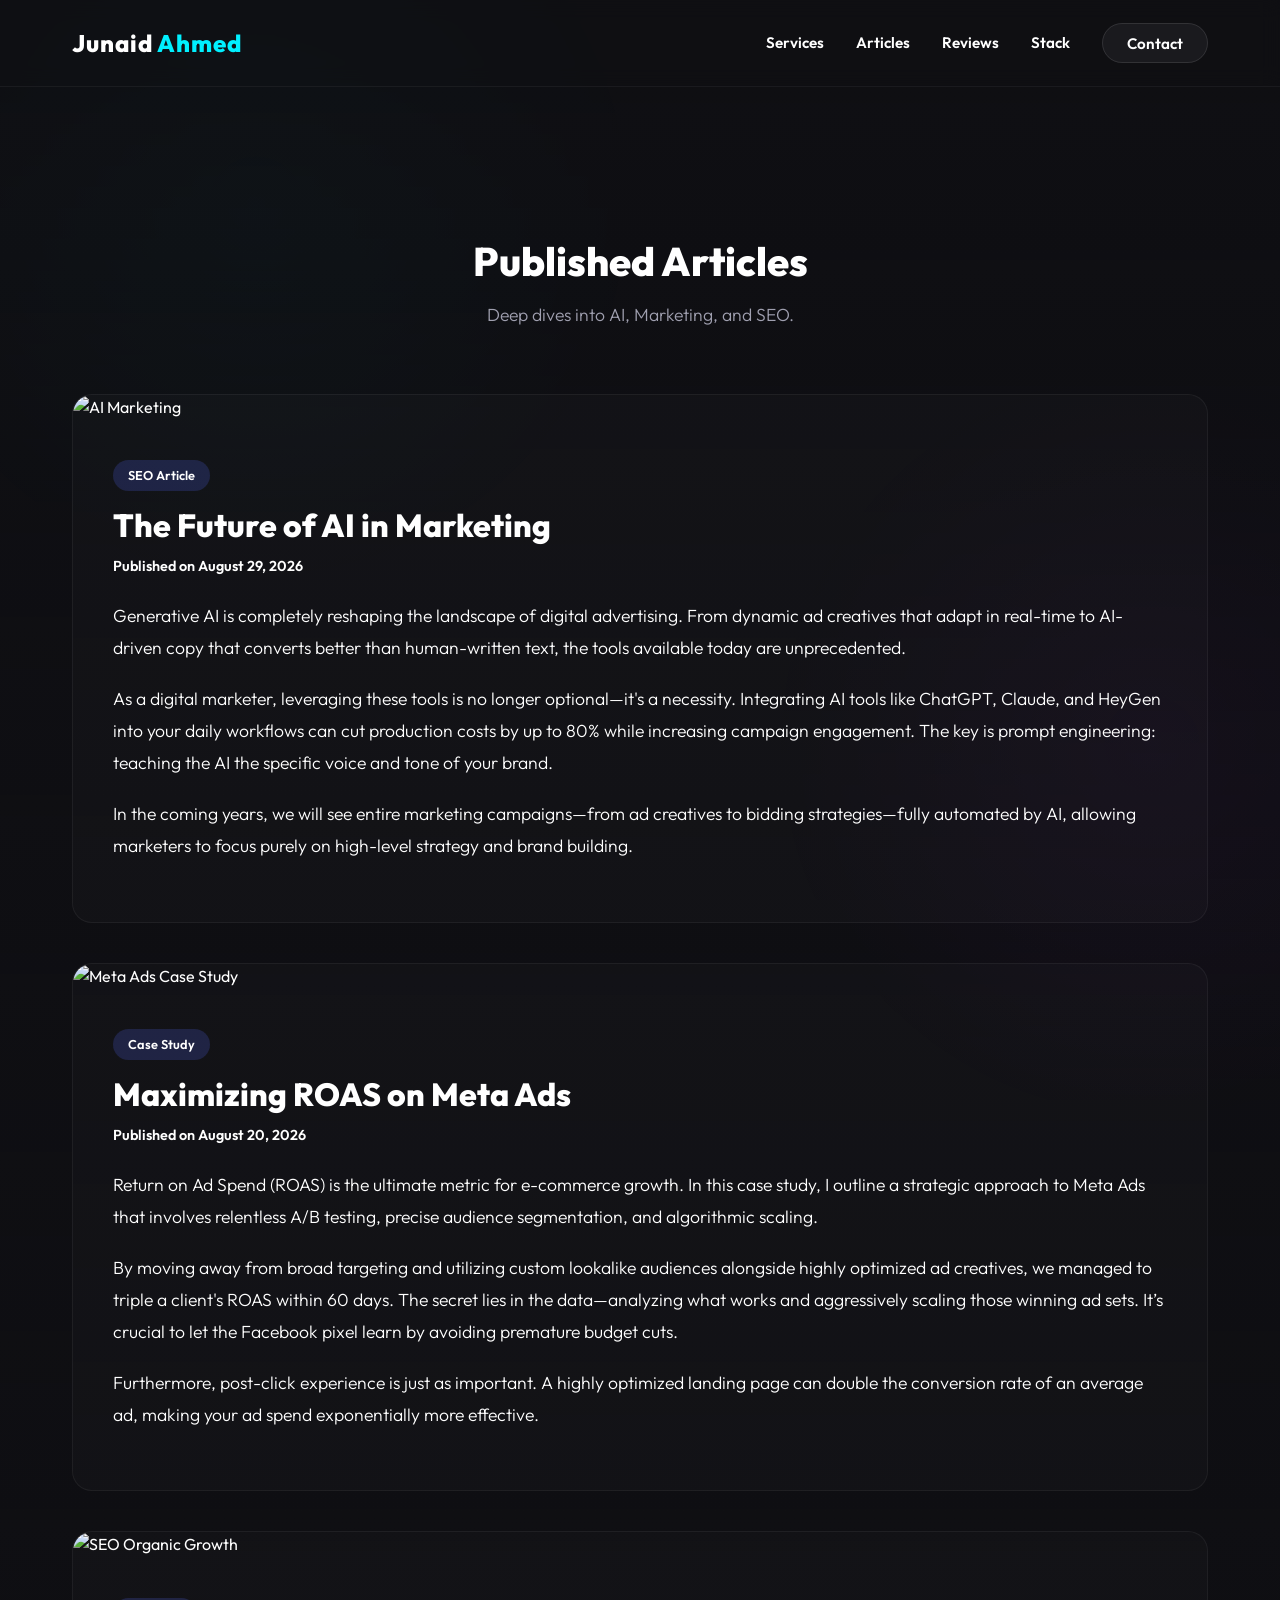
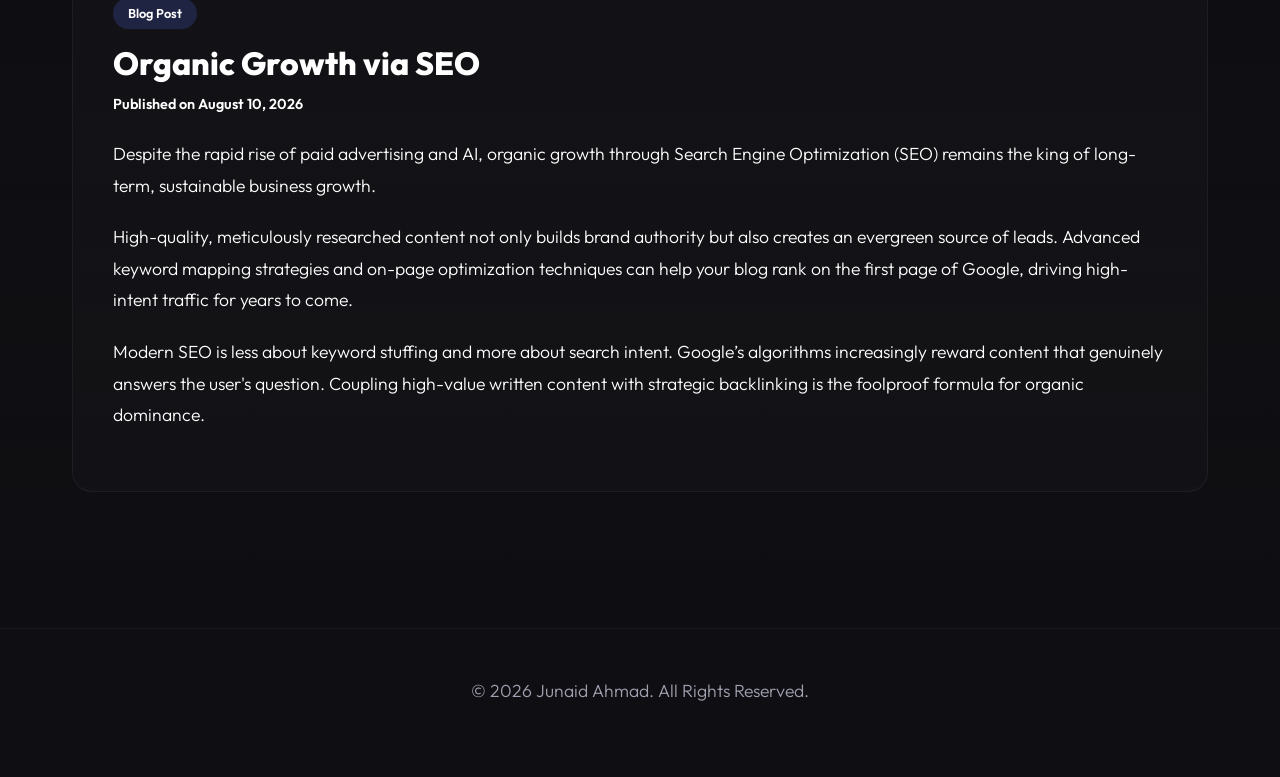
==== articles.html @ 9b7f9c0f "Update articles.html" ====
<!DOCTYPE html>
<html lang="en">
<head>
    <meta charset="UTF-8">
    <meta name="viewport" content="width=device-width, initial-scale=1.0">
    <title>Articles | Junaid Ahmad</title>
    <link href="https://fonts.googleapis.com/css2?family=Outfit:wght@300;400;600;800&display=swap" rel="stylesheet">
    <link rel="stylesheet" href="style.css">
</head>
<body>
    <div class="background-glow"></div>
    <div class="background-glow glow-2"></div>

    <nav class="navbar">
        <div class="container nav-container">
            <div class="logo"><a href="index.html" style="color: inherit; text-decoration: none;">Junaid <span>Ahmed</span></a></div>
            <ul class="nav-links">
                <li><a href="services.html">Services</a></li>
                <li><a href="articles.html" class="active">Articles</a></li>
                <li><a href="index.html#reviews">Reviews</a></li>
                <li><a href="services.html#stack">Stack</a></li>
                <li><a href="contact.html" class="btn-small">Contact</a></li>
            </ul>
        </div>
    </nav>

    <section class="blogs" style="padding-top: 150px;">
        <div class="container">
            <div class="section-header center">
                <h2>Published Articles</h2>
                <p>Deep dives into AI, Marketing, and SEO.</p>
            </div>
            
            <div class="article-full">
                <img src="assets/profile_ai_marketing_1787990616278.jpg" alt="AI Marketing" class="article-hero-img">
                <div class="article-content">
                    <span class="badge">SEO Article</span>
                    <h2>The Future of AI in Marketing</h2>
                    <p class="article-date">Published on August 29, 2026</p>
                    <p>Generative AI is completely reshaping the landscape of digital advertising. From dynamic ad creatives that adapt in real-time to AI-driven copy that converts better than human-written text, the tools available today are unprecedented.</p>
                    <p>As a digital marketer, leveraging these tools is no longer optional—it's a necessity. Integrating AI tools like ChatGPT, Claude, and HeyGen into your daily workflows can cut production costs by up to 80% while increasing campaign engagement. The key is prompt engineering: teaching the AI the specific voice and tone of your brand.</p>
                    <p>In the coming years, we will see entire marketing campaigns—from ad creatives to bidding strategies—fully automated by AI, allowing marketers to focus purely on high-level strategy and brand building.</p>
                </div>
            </div>

            <div class="article-full">
                <img src="assets/profile_studio_1787990675587.jpg" alt="Meta Ads Case Study" class="article-hero-img">
                <div class="article-content">
                    <span class="badge">Case Study</span>
                    <h2>Maximizing ROAS on Meta Ads</h2>
                    <p class="article-date">Published on August 20, 2026</p>
                    <p>Return on Ad Spend (ROAS) is the ultimate metric for e-commerce growth. In this case study, I outline a strategic approach to Meta Ads that involves relentless A/B testing, precise audience segmentation, and algorithmic scaling.</p>
                    <p>By moving away from broad targeting and utilizing custom lookalike audiences alongside highly optimized ad creatives, we managed to triple a client's ROAS within 60 days. The secret lies in the data—analyzing what works and aggressively scaling those winning ad sets. It’s crucial to let the Facebook pixel learn by avoiding premature budget cuts.</p>
                    <p>Furthermore, post-click experience is just as important. A highly optimized landing page can double the conversion rate of an average ad, making your ad spend exponentially more effective.</p>
                </div>
            </div>

            <div class="article-full">
                <img src="assets/profile_creative_1787990633655.jpg" alt="SEO Organic Growth" class="article-hero-img">
                <div class="article-content">
                    <span class="badge">Blog Post</span>
                    <h2>Organic Growth via SEO</h2>
                    <p class="article-date">Published on August 10, 2026</p>
                    <p>Despite the rapid rise of paid advertising and AI, organic growth through Search Engine Optimization (SEO) remains the king of long-term, sustainable business growth.</p>
                    <p>High-quality, meticulously researched content not only builds brand authority but also creates an evergreen source of leads. Advanced keyword mapping strategies and on-page optimization techniques can help your blog rank on the first page of Google, driving high-intent traffic for years to come.</p>
                    <p>Modern SEO is less about keyword stuffing and more about search intent. Google’s algorithms increasingly reward content that genuinely answers the user's question. Coupling high-value written content with strategic backlinking is the foolproof formula for organic dominance.</p>
                </div>
            </div>

        </div>
    </section>

    <footer>
        <div class="container center">
            <p>&copy; 2026 Junaid Ahmad. All Rights Reserved.</p>
        </div>
    </footer>
    <script src="script.js"></script>
</body>
</html>
---- style.css ----
:root {
    --bg-color: #0f0f13;
    --card-bg: #1a1a24;
    --text-primary: #ffffff;
    --text-secondary: #a0a0b0;
    --accent-blue: #00f0ff;
    --accent-purple: #b026ff;
    --font-main: 'Outfit', sans-serif;
}

* {
    margin: 0;
    padding: 0;
    box-sizing: border-box;
}

body {
    background-color: var(--bg-color);
    color: var(--text-primary);
    font-family: var(--font-main);
    line-height: 1.6;
    overflow-x: hidden;
    scroll-behavior: smooth;
}

a {
    text-decoration: none;
    color: inherit;
}

ul {
    list-style: none;
}

/* Background Glows */
.background-glow {
    position: fixed;
    top: -20%;
    left: -10%;
    width: 60vw;
    height: 60vw;
    background: radial-gradient(circle, rgba(0, 240, 255, 0.08) 0%, rgba(15, 15, 19, 0) 70%);
    border-radius: 50%;
    z-index: -1;
    pointer-events: none;
}

.background-glow.glow-2 {
    top: 40%;
    left: 60%;
    background: radial-gradient(circle, rgba(176, 38, 255, 0.08) 0%, rgba(15, 15, 19, 0) 70%);
}

.container {
    max-width: 1200px;
    margin: 0 auto;
    padding: 0 2rem;
}

.center {
    text-align: center;
}

/* Typography */
h1, h2, h3, h4 {
    font-weight: 800;
    line-height: 1.2;
    margin-bottom: 1rem;
}

h1 {
    font-size: 3.5rem;
}

h2 {
    font-size: 2.5rem;
}

h3 {
    font-size: 1.5rem;
    margin-bottom: 1rem;
}

p {
    color: var(--text-secondary);
    margin-bottom: 1.5rem;
    font-size: 1.1rem;
    font-weight: 300;
}

.text-gradient {
    background: linear-gradient(90deg, var(--accent-blue), #009dff);
    -webkit-background-clip: text;
    -webkit-text-fill-color: transparent;
}

.text-gradient-alt {
    background: linear-gradient(90deg, var(--accent-purple), #ff26b9);
    -webkit-background-clip: text;
    -webkit-text-fill-color: transparent;
}

/* Navbar */
.navbar {
    padding: 1.5rem 0;
    position: sticky;
    top: 0;
    background: rgba(15, 15, 19, 0.8);
    backdrop-filter: blur(10px);
    z-index: 1000;
    border-bottom: 1px solid rgba(255, 255, 255, 0.05);
}

.nav-container {
    display: flex;
    justify-content: space-between;
    align-items: center;
}

.logo {
    font-size: 1.5rem;
    font-weight: 800;
    letter-spacing: 1px;
}

.logo span {
    color: var(--accent-blue);
}

.nav-links {
    display: flex;
    gap: 2rem;
    align-items: center;
}

.nav-links a {
    font-size: 0.95rem;
    font-weight: 600;
    transition: color 0.3s ease;
}

.nav-links a:hover {
    color: var(--accent-blue);
}

/* Buttons */
.btn {
    display: inline-block;
    padding: 1rem 2rem;
    border-radius: 50px;
    font-weight: 600;
    font-size: 1.1rem;
    cursor: pointer;
    transition: all 0.3s ease;
    border: none;
}

.btn-small {
    padding: 0.6rem 1.5rem;
    background: rgba(255,255,255,0.05);
    border-radius: 50px;
    border: 1px solid rgba(255,255,255,0.1);
}

.btn-small:hover {
    background: var(--accent-blue);
    color: #000;
}

.btn-primary {
    background: var(--accent-blue);
    color: #000;
    box-shadow: 0 0 20px rgba(0, 240, 255, 0.4);
}

.btn-primary:hover {
    transform: translateY(-3px);
    box-shadow: 0 0 30px rgba(0, 240, 255, 0.6);
}

.btn-secondary {
    background: transparent;
    color: var(--text-primary);
    border: 1px solid rgba(255,255,255,0.2);
}

.btn-secondary:hover {
    border-color: var(--accent-purple);
    color: var(--accent-purple);
    transform: translateY(-3px);
}

.btn-outline {
    background: transparent;
    color: var(--accent-blue);
    border: 1px solid var(--accent-blue);
    padding: 0.8rem 1.8rem;
    border-radius: 50px;
}

.btn-outline:hover {
    background: var(--accent-blue);
    color: #000;
}

/* Hero Section */
.hero {
    padding: 8rem 0;
    min-height: 80vh;
    display: flex;
    align-items: center;
}

.hero-container {
    display: grid;
    grid-template-columns: 1.2fr 0.8fr;
    gap: 4rem;
    align-items: center;
}

.hero-buttons {
    display: flex;
    gap: 1rem;
    margin-top: 2.5rem;
}

.hero-image {
    display: flex;
    justify-content: center;
}

.image-placeholder {
    width: 350px;
    height: 450px;
    background: linear-gradient(145deg, #1a1a24, #232330);
    border-radius: 20px;
    display: flex;
    align-items: center;
    justify-content: center;
    color: var(--text-secondary);
    border: 1px solid rgba(0, 240, 255, 0.2);
    box-shadow: 0 20px 40px rgba(0,0,0,0.5);
    position: relative;
    overflow: hidden;
}

.profile-img {
    width: 100%;
    height: 100%;
    object-fit: cover;
    z-index: 1;
}

.image-placeholder::after {
    content: '';
    position: absolute;
    top: -50%;
    left: -50%;
    width: 200%;
    height: 200%;
    background: conic-gradient(from 0deg, transparent 0 340deg, var(--accent-blue) 360deg);
    animation: rotate 4s linear infinite;
    z-index: 0;
}

@keyframes rotate {
    100% { transform: rotate(360deg); }
}

/* Services */
.services {
    padding: 6rem 0;
}

.section-header {
    margin-bottom: 4rem;
}

.services-grid {
    display: grid;
    grid-template-columns: 1fr 1fr;
    gap: 2rem;
}

.service-card {
    background: var(--card-bg);
    padding: 3rem;
    border-radius: 20px;
    border: 1px solid rgba(255,255,255,0.05);
    transition: transform 0.3s ease, border-color 0.3s ease;
}

.service-card:hover {
    transform: translateY(-10px);
    border-color: rgba(255,255,255,0.2);
}

.card-icon {
    font-size: 3rem;
    margin-bottom: 1.5rem;
    display: inline-block;
    padding: 1rem;
    border-radius: 15px;
    background: rgba(255,255,255,0.03);
}

.feature-list {
    margin-top: 1.5rem;
}

.feature-list li {
    margin-bottom: 0.8rem;
    color: var(--text-primary);
    display: flex;
    align-items: center;
    gap: 0.5rem;
}

.feature-list li::before {
    content: '→';
    color: var(--accent-blue);
}

/* Tech Stack */
.tech-stack {
    padding: 4rem 0;
    background: linear-gradient(180deg, transparent, rgba(15,15,19,0.8));
    border-top: 1px solid rgba(255,255,255,0.02);
    border-bottom: 1px solid rgba(255,255,255,0.02);
}

.marquee-container {
    width: 100%;
    overflow: hidden;
    padding: 2rem 0;
    position: relative;
}

.marquee-container::before, .marquee-container::after {
    content: '';
    position: absolute;
    top: 0;
    width: 100px;
    height: 100%;
    z-index: 2;
}

.marquee-container::before {
    left: 0;
    background: linear-gradient(to right, var(--bg-color), transparent);
}

.marquee-container::after {
    right: 0;
    background: linear-gradient(to left, var(--bg-color), transparent);
}

.marquee-content {
    display: flex;
    width: max-content;
    animation: scroll 30s linear infinite;
    gap: 3rem;
}

.tech-item {
    font-size: 1.5rem;
    font-weight: 800;
    color: rgba(255,255,255,0.3);
    transition: color 0.3s ease;
}

.tech-item:hover {
    color: var(--accent-purple);
}

@keyframes scroll {
    to { transform: translateX(-50%); }
}

/* About Section */
.about {
    padding: 8rem 0;
}

.about-container {
    display: grid;
    grid-template-columns: 0.8fr 1.2fr;
    gap: 4rem;
    align-items: center;
}

.dashboard-placeholder {
    background: var(--card-bg);
    border-radius: 15px;
    padding: 2rem;
    border: 1px solid rgba(255,255,255,0.05);
    box-shadow: 0 10px 30px rgba(0,0,0,0.3);
}

.dash-header {
    font-weight: 600;
    margin-bottom: 2rem;
    color: var(--accent-blue);
}

.dash-bars {
    display: flex;
    align-items: flex-end;
    gap: 1rem;
    height: 150px;
}

.bar {
    flex: 1;
    background: linear-gradient(0deg, rgba(0,240,255,0.2), var(--accent-blue));
    border-radius: 5px 5px 0 0;
    transition: height 1s ease;
}

.bar:nth-child(2) { background: linear-gradient(0deg, rgba(176,38,255,0.2), var(--accent-purple)); }
.bar:nth-child(4) { background: linear-gradient(0deg, rgba(176,38,255,0.2), var(--accent-purple)); }

/* Contact Section */
.contact {
    padding: 6rem 0;
}

.contact-container {
    display: grid;
    grid-template-columns: 1fr 1fr;
    gap: 4rem;
}

.info-blocks {
    margin-top: 3rem;
    display: flex;
    flex-direction: column;
    gap: 2rem;
}

.info-block {
    display: flex;
    gap: 1rem;
    align-items: center;
}

.info-icon {
    font-size: 2rem;
    background: rgba(255,255,255,0.05);
    padding: 1rem;
    border-radius: 12px;
}

.contact-form {
    background: var(--card-bg);
    padding: 3rem;
    border-radius: 20px;
    border: 1px solid rgba(255,255,255,0.05);
}

.form-group {
    margin-bottom: 1.5rem;
}

label {
    display: block;
    margin-bottom: 0.5rem;
    font-size: 0.9rem;
    color: var(--text-secondary);
}

input, select, textarea {
    width: 100%;
    padding: 1rem;
    background: rgba(0,0,0,0.2);
    border: 1px solid rgba(255,255,255,0.1);
    border-radius: 10px;
    color: var(--text-primary);
    font-family: inherit;
    transition: border-color 0.3s ease;
}

input:focus, select:focus, textarea:focus {
    outline: none;
    border-color: var(--accent-blue);
}

.form-btn {
    width: 100%;
    margin-top: 1rem;
}

/* Blogs Section */
.blogs {
    padding: 6rem 0;
    background: linear-gradient(180deg, rgba(15,15,19,0.8), transparent);
}

.blogs-grid {
    display: grid;
    grid-template-columns: repeat(auto-fit, minmax(300px, 1fr));
    gap: 2rem;
}

.blog-card {
    background: var(--card-bg);
    border-radius: 20px;
    overflow: hidden;
    border: 1px solid rgba(255,255,255,0.05);
    transition: transform 0.3s ease;
}

.blog-card:hover {
    transform: translateY(-10px);
    border-color: var(--accent-blue);
}

.blog-img {
    height: 200px;
    background: linear-gradient(145deg, #232330, #1a1a24);
    display: flex;
    align-items: center;
    justify-content: center;
    color: var(--text-secondary);
    font-weight: 600;
    letter-spacing: 2px;
    border-bottom: 1px solid rgba(255,255,255,0.05);
}

.blog-content {
    padding: 2rem;
}

.read-more {
    color: var(--accent-blue);
    font-weight: 600;
    display: inline-block;
    margin-top: 1rem;
    transition: color 0.3s;
}

.read-more:hover {
    color: var(--accent-purple);
}

/* Reviews Section */
.reviews {
    padding: 6rem 0;
}

.reviews-grid {
    display: grid;
    grid-template-columns: repeat(auto-fit, minmax(300px, 1fr));
    gap: 2rem;
}

.review-card {
    background: var(--card-bg);
    padding: 2.5rem;
    border-radius: 20px;
    border: 1px solid rgba(176, 38, 255, 0.2);
    position: relative;
}

.review-card::before {
    content: '"';
    font-size: 6rem;
    color: rgba(176, 38, 255, 0.1);
    position: absolute;
    top: -10px;
    left: 20px;
    font-family: serif;
}

.stars {
    color: #ffd700;
    font-size: 1.2rem;
    margin-bottom: 1rem;
}

.review-text {
    font-style: italic;
    margin-bottom: 1.5rem;
}

.reviewer {
    font-weight: 600;
    color: var(--accent-blue);
}

/* Footer */
footer {
    padding: 3rem 0;
    border-top: 1px solid rgba(255,255,255,0.05);
}

/* Responsive Design */
@media (max-width: 992px) {
    .hero-container, .about-container, .contact-container {
        grid-template-columns: 1fr;
        text-align: center;
    }
    
    .hero-buttons {
        justify-content: center;
    }

    .hero-image, .about-image {
        order: -1;
    }

    .services-grid {
        grid-template-columns: 1fr;
    }

    .info-blocks {
        align-items: center;
    }
}

@media (max-width: 768px) {
    h1 { font-size: 2.5rem; }
    h2 { font-size: 2rem; }
    .nav-links { display: none; }
}

/* Modal Styles */
.modal {
    display: none; 
    position: fixed; 
    z-index: 2000; 
    left: 0;
    top: 0;
    width: 100%; 
    height: 100%; 
    overflow: auto; 
    background-color: rgba(15,15,19,0.9);
    backdrop-filter: blur(5px);
}

.modal-content {
    background-color: var(--card-bg);
    margin: 10% auto; 
    padding: 3rem;
    border: 1px solid var(--accent-blue);
    border-radius: 20px;
    width: 80%;
    max-width: 800px;
    position: relative;
    box-shadow: 0 10px 40px rgba(0,240,255,0.2);
    animation: modalFadeIn 0.3s ease;
}

@keyframes modalFadeIn {
    from { opacity: 0; transform: translateY(-50px); }
    to { opacity: 1; transform: translateY(0); }
}

.close-btn {
    color: var(--text-secondary);
    float: right;
    font-size: 28px;
    font-weight: bold;
    cursor: pointer;
    position: absolute;
    top: 20px;
    right: 30px;
    transition: color 0.3s;
}

.close-btn:hover,
.close-btn:focus {
    color: var(--accent-purple);
    text-decoration: none;
}

.modal h2 {
    color: var(--accent-blue);
    margin-bottom: 1.5rem;
}

/* WhatsApp Floating Button */
.whatsapp-btn {
    position: fixed;
    bottom: 30px;
    right: 30px;
    background-color: #25d366;
    color: white;
    border-radius: 50%;
    width: 60px;
    height: 60px;
    display: flex;
    justify-content: center;
    align-items: center;
    box-shadow: 0 4px 15px rgba(37, 211, 102, 0.4);
    z-index: 1500;
    transition: transform 0.3s ease, box-shadow 0.3s ease;
}

.whatsapp-btn:hover {
    transform: scale(1.1);
    box-shadow: 0 6px 20px rgba(37, 211, 102, 0.6);
}


.article-full {
    background: rgba(255, 255, 255, 0.02);
    border: 1px solid rgba(255, 255, 255, 0.05);
    border-radius: 20px;
    margin-bottom: 40px;
    overflow: hidden;
    transition: transform 0.3s;
}
.article-full:hover {
    transform: translateY(-5px);
    border-color: var(--primary);
}
.article-hero-img {
    width: 100%;
    height: 400px;
    object-fit: cover;
    object-position: top;
}
.article-content {
    padding: 40px;
}
.article-content h2 {
    font-size: 2rem;
    margin-bottom: 10px;
}
.article-content p {
    color: var(--text-light);
    margin-bottom: 20px;
    line-height: 1.8;
}
.article-date {
    color: var(--primary) !important;
    font-weight: 600;
    font-size: 0.9rem;
}
.badge {
    background: rgba(85, 107, 248, 0.2);
    color: var(--primary);
    padding: 5px 15px;
    border-radius: 50px;
    font-size: 0.8rem;
    font-weight: 600;
    display: inline-block;
    margin-bottom: 15px;
}
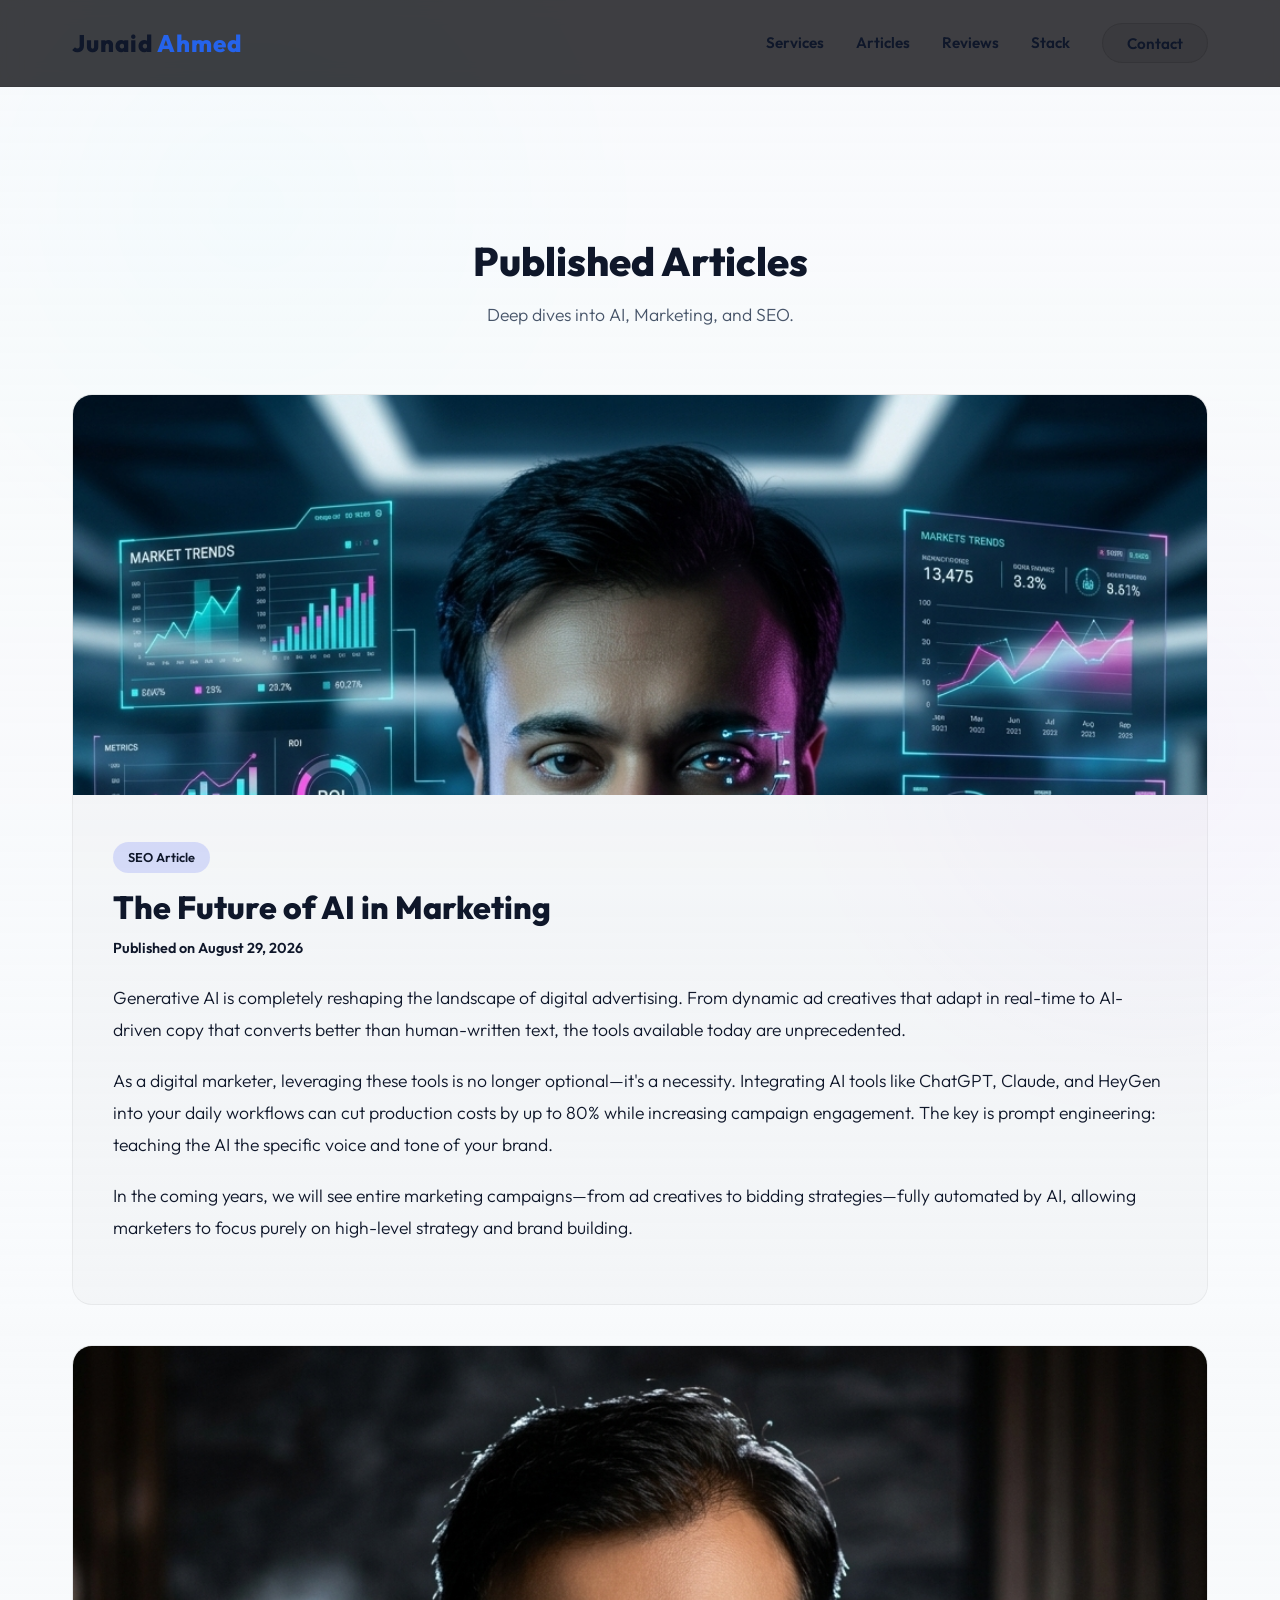
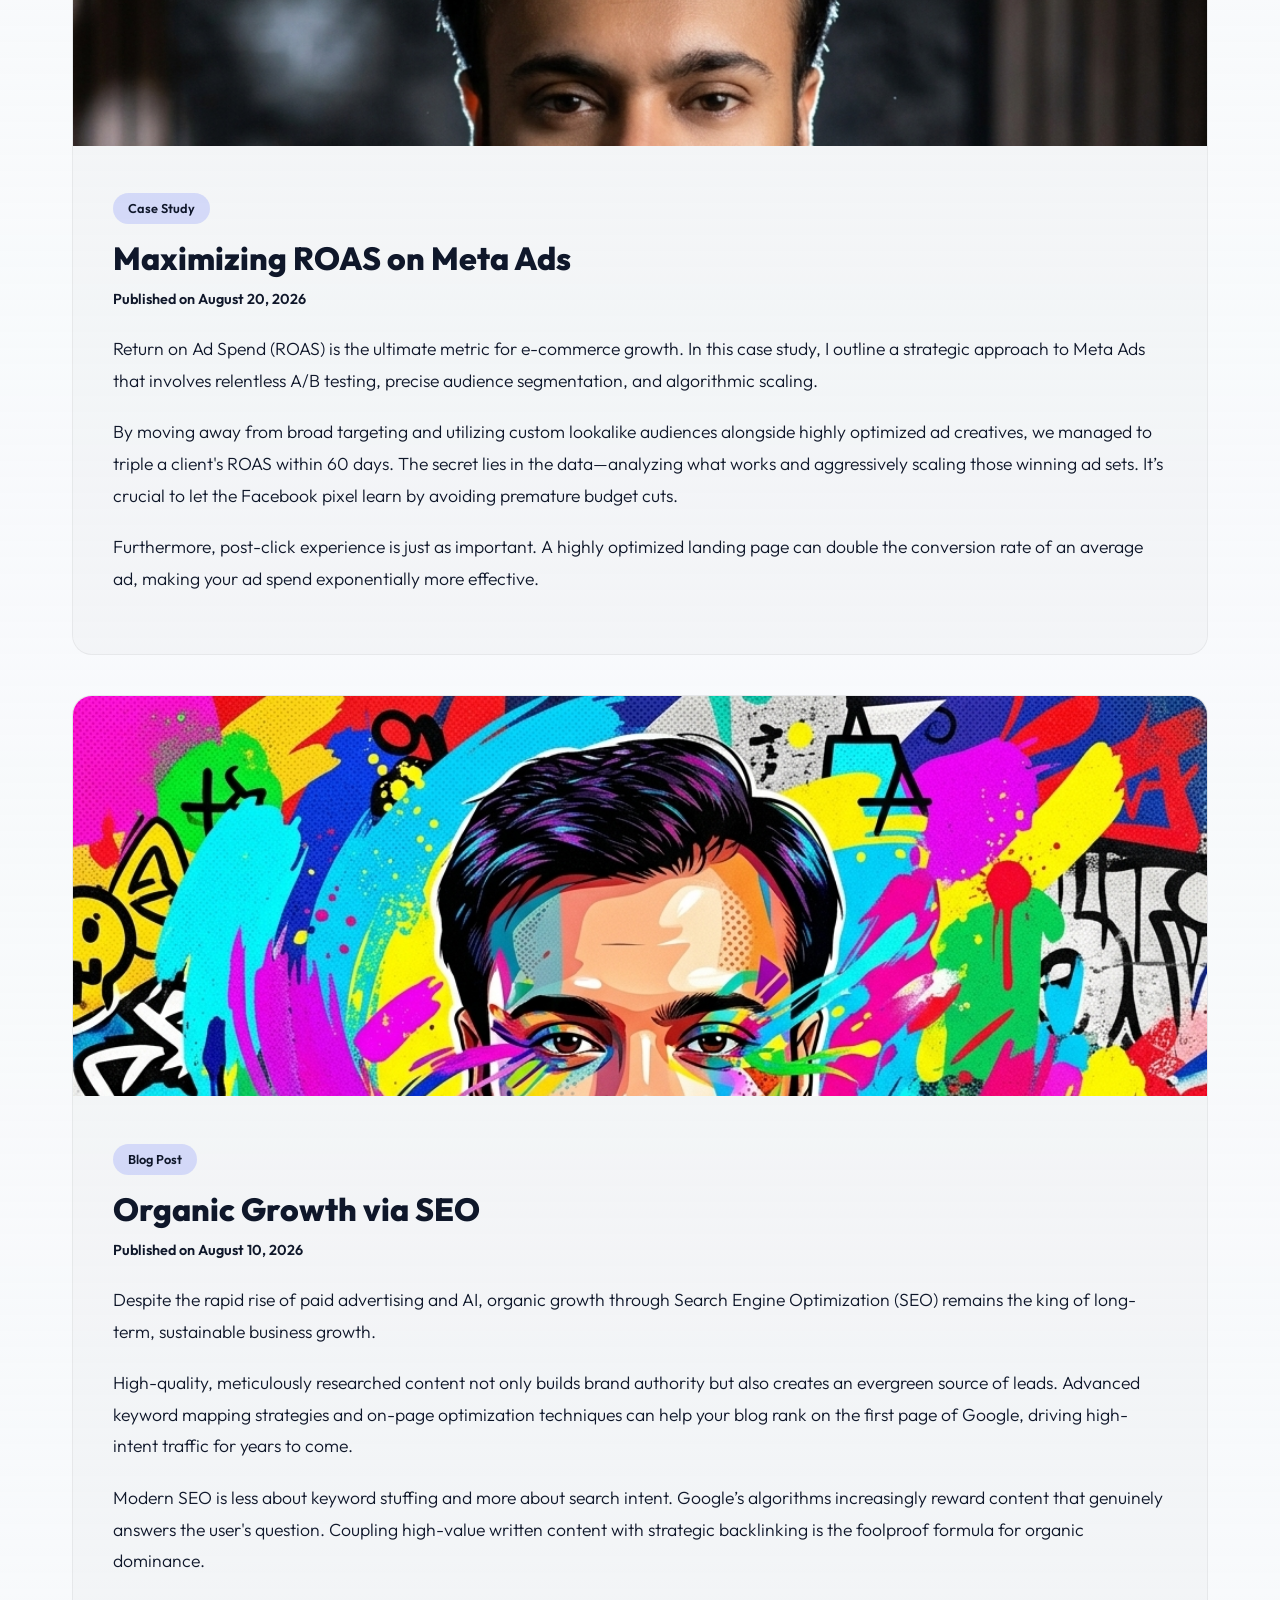
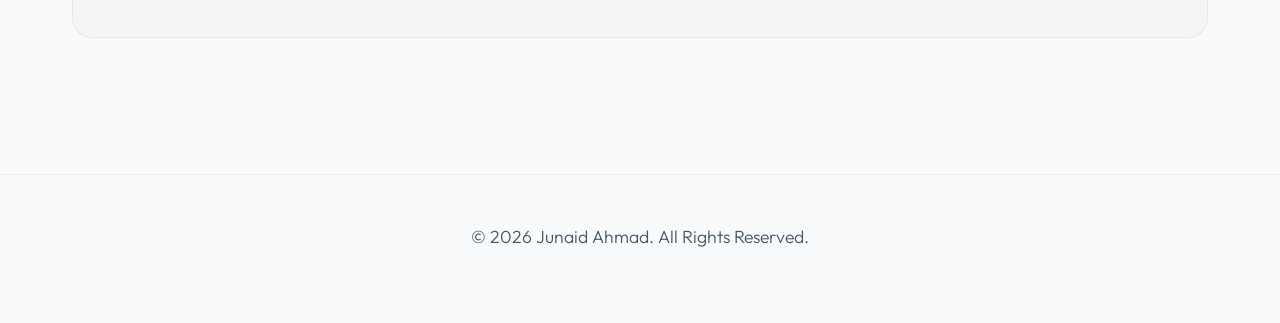
==== commit 6a81012d: "Update articles.html" ====
--- a/articles.html
+++ b/articles.html
@@ -5,7 +5,7 @@
     <meta name="viewport" content="width=device-width, initial-scale=1.0">
     <title>Articles | Junaid Ahmad</title>
     <link href="https://fonts.googleapis.com/css2?family=Outfit:wght@300;400;600;800&display=swap" rel="stylesheet">
-    <link rel="stylesheet" href="style.css">
+    <link rel="stylesheet" href="style.css?v=2">
 </head>
 <body>
     <div class="background-glow"></div>
--- a/style.css
+++ b/style.css
@@ -1,10 +1,10 @@
 :root {
-    --bg-color: #0f0f13;
-    --card-bg: #1a1a24;
-    --text-primary: #ffffff;
-    --text-secondary: #a0a0b0;
-    --accent-blue: #00f0ff;
-    --accent-purple: #b026ff;
+    --bg-color: #f8fafc;
+    --card-bg: #ffffff;
+    --text-primary: #0f172a;
+    --text-secondary: #475569;
+    --accent-blue: #2563eb;
+    --accent-purple: #9333ea;
     --font-main: 'Outfit', sans-serif;
 }
 
@@ -39,7 +39,7 @@
     left: -10%;
     width: 60vw;
     height: 60vw;
-    background: radial-gradient(circle, rgba(0, 240, 255, 0.08) 0%, rgba(15, 15, 19, 0) 70%);
+    background: radial-gradient(circle, rgba(0, 240, 255, 0.08) 0%, rgba(248, 250, 252, 0) 70%);
     border-radius: 50%;
     z-index: -1;
     pointer-events: none;
@@ -48,7 +48,7 @@
 .background-glow.glow-2 {
     top: 40%;
     left: 60%;
-    background: radial-gradient(circle, rgba(176, 38, 255, 0.08) 0%, rgba(15, 15, 19, 0) 70%);
+    background: radial-gradient(circle, rgba(176, 38, 255, 0.08) 0%, rgba(248, 250, 252, 0) 70%);
 }
 
 .container {
@@ -89,13 +89,13 @@
 }
 
 .text-gradient {
-    background: linear-gradient(90deg, var(--accent-blue), #009dff);
+    background: linear-gradient(90deg, var(--accent-blue), #1d4ed8);
     -webkit-background-clip: text;
     -webkit-text-fill-color: transparent;
 }
 
 .text-gradient-alt {
-    background: linear-gradient(90deg, var(--accent-purple), #ff26b9);
+    background: linear-gradient(90deg, var(--accent-purple), #c026d3);
     -webkit-background-clip: text;
     -webkit-text-fill-color: transparent;
 }
@@ -105,10 +105,10 @@
     padding: 1.5rem 0;
     position: sticky;
     top: 0;
-    background: rgba(15, 15, 19, 0.8);
+    background: rgba(248, 250, 252, 0.8);
     backdrop-filter: blur(10px);
     z-index: 1000;
-    border-bottom: 1px solid rgba(255, 255, 255, 0.05);
+    border-bottom: 1px solid rgba(0, 0, 0, 0.05);
 }
 
 .nav-container {
@@ -157,19 +157,19 @@
 
 .btn-small {
     padding: 0.6rem 1.5rem;
-    background: rgba(255,255,255,0.05);
+    background: rgba(0, 0, 0, 0.05);
     border-radius: 50px;
-    border: 1px solid rgba(255,255,255,0.1);
+    border: 1px solid rgba(0, 0, 0, 0.1);
 }
 
 .btn-small:hover {
     background: var(--accent-blue);
-    color: #000;
+    color: #ffffff;
 }
 
 .btn-primary {
     background: var(--accent-blue);
-    color: #000;
+    color: #ffffff;
     box-shadow: 0 0 20px rgba(0, 240, 255, 0.4);
 }
 
@@ -181,7 +181,7 @@
 .btn-secondary {
     background: transparent;
     color: var(--text-primary);
-    border: 1px solid rgba(255,255,255,0.2);
+    border: 1px solid rgba(0, 0, 0, 0.2);
 }
 
 .btn-secondary:hover {
@@ -200,7 +200,7 @@
 
 .btn-outline:hover {
     background: var(--accent-blue);
-    color: #000;
+    color: #ffffff;
 }
 
 /* Hero Section */
@@ -232,7 +232,7 @@
 .image-placeholder {
     width: 350px;
     height: 450px;
-    background: linear-gradient(145deg, #1a1a24, #232330);
+    background: linear-gradient(145deg, #ffffff, #f1f5f9);
     border-radius: 20px;
     display: flex;
     align-items: center;
@@ -286,13 +286,13 @@
     background: var(--card-bg);
     padding: 3rem;
     border-radius: 20px;
-    border: 1px solid rgba(255,255,255,0.05);
+    border: 1px solid rgba(0, 0, 0, 0.05);
     transition: transform 0.3s ease, border-color 0.3s ease;
 }
 
 .service-card:hover {
     transform: translateY(-10px);
-    border-color: rgba(255,255,255,0.2);
+    border-color: rgba(0, 0, 0, 0.2);
 }
 
 .card-icon {
@@ -301,7 +301,7 @@
     display: inline-block;
     padding: 1rem;
     border-radius: 15px;
-    background: rgba(255,255,255,0.03);
+    background: rgba(0, 0, 0, 0.03);
 }
 
 .feature-list {
@@ -324,9 +324,9 @@
 /* Tech Stack */
 .tech-stack {
     padding: 4rem 0;
-    background: linear-gradient(180deg, transparent, rgba(15,15,19,0.8));
-    border-top: 1px solid rgba(255,255,255,0.02);
-    border-bottom: 1px solid rgba(255,255,255,0.02);
+    background: linear-gradient(180deg, transparent, rgba(248, 250, 252,0.8));
+    border-top: 1px solid rgba(0, 0, 0, 0.02);
+    border-bottom: 1px solid rgba(0, 0, 0, 0.02);
 }
 
 .marquee-container {
@@ -365,7 +365,7 @@
 .tech-item {
     font-size: 1.5rem;
     font-weight: 800;
-    color: rgba(255,255,255,0.3);
+    color: rgba(0, 0, 0, 0.3);
     transition: color 0.3s ease;
 }
 
@@ -393,7 +393,7 @@
     background: var(--card-bg);
     border-radius: 15px;
     padding: 2rem;
-    border: 1px solid rgba(255,255,255,0.05);
+    border: 1px solid rgba(0, 0, 0, 0.05);
     box-shadow: 0 10px 30px rgba(0,0,0,0.3);
 }
 
@@ -446,7 +446,7 @@
 
 .info-icon {
     font-size: 2rem;
-    background: rgba(255,255,255,0.05);
+    background: rgba(0, 0, 0, 0.05);
     padding: 1rem;
     border-radius: 12px;
 }
@@ -455,7 +455,7 @@
     background: var(--card-bg);
     padding: 3rem;
     border-radius: 20px;
-    border: 1px solid rgba(255,255,255,0.05);
+    border: 1px solid rgba(0, 0, 0, 0.05);
 }
 
 .form-group {
@@ -472,8 +472,8 @@
 input, select, textarea {
     width: 100%;
     padding: 1rem;
-    background: rgba(0,0,0,0.2);
-    border: 1px solid rgba(255,255,255,0.1);
+    background: rgba(0,0,0,0.03);
+    border: 1px solid rgba(0, 0, 0, 0.1);
     border-radius: 10px;
     color: var(--text-primary);
     font-family: inherit;
@@ -493,7 +493,7 @@
 /* Blogs Section */
 .blogs {
     padding: 6rem 0;
-    background: linear-gradient(180deg, rgba(15,15,19,0.8), transparent);
+    background: linear-gradient(180deg, rgba(248, 250, 252,0.8), transparent);
 }
 
 .blogs-grid {
@@ -506,7 +506,7 @@
     background: var(--card-bg);
     border-radius: 20px;
     overflow: hidden;
-    border: 1px solid rgba(255,255,255,0.05);
+    border: 1px solid rgba(0, 0, 0, 0.05);
     transition: transform 0.3s ease;
 }
 
@@ -517,14 +517,14 @@
 
 .blog-img {
     height: 200px;
-    background: linear-gradient(145deg, #232330, #1a1a24);
+    background: linear-gradient(145deg, #f1f5f9, #ffffff);
     display: flex;
     align-items: center;
     justify-content: center;
     color: var(--text-secondary);
     font-weight: 600;
     letter-spacing: 2px;
-    border-bottom: 1px solid rgba(255,255,255,0.05);
+    border-bottom: 1px solid rgba(0, 0, 0, 0.05);
 }
 
 .blog-content {
@@ -591,7 +591,7 @@
 /* Footer */
 footer {
     padding: 3rem 0;
-    border-top: 1px solid rgba(255,255,255,0.05);
+    border-top: 1px solid rgba(0, 0, 0, 0.05);
 }
 
 /* Responsive Design */
@@ -621,7 +621,22 @@
 @media (max-width: 768px) {
     h1 { font-size: 2.5rem; }
     h2 { font-size: 2rem; }
-    .nav-links { display: none; }
+    
+    .nav-container {
+        flex-direction: column;
+        gap: 1rem;
+    }
+    .nav-links {
+        gap: 1rem;
+        flex-wrap: wrap;
+        justify-content: center;
+    }
+    .hero { padding: 4rem 0; min-height: auto; }
+    .services, .about, .contact, .blogs, .reviews { padding: 4rem 0; }
+    .image-placeholder { width: 100%; max-width: 350px; height: 350px; margin: 0 auto; }
+    .article-hero-img { height: 250px; }
+    .article-content { padding: 25px; }
+    .dashboard-placeholder { padding: 1.5rem; }
 }
 
 /* Modal Styles */
@@ -634,7 +649,7 @@
     width: 100%; 
     height: 100%; 
     overflow: auto; 
-    background-color: rgba(15,15,19,0.9);
+    background-color: rgba(248, 250, 252,0.9);
     backdrop-filter: blur(5px);
 }
 
@@ -704,8 +719,8 @@
 
 
 .article-full {
-    background: rgba(255, 255, 255, 0.02);
-    border: 1px solid rgba(255, 255, 255, 0.05);
+    background: rgba(0, 0, 0, 0.02);
+    border: 1px solid rgba(0, 0, 0, 0.05);
     border-radius: 20px;
     margin-bottom: 40px;
     overflow: hidden;
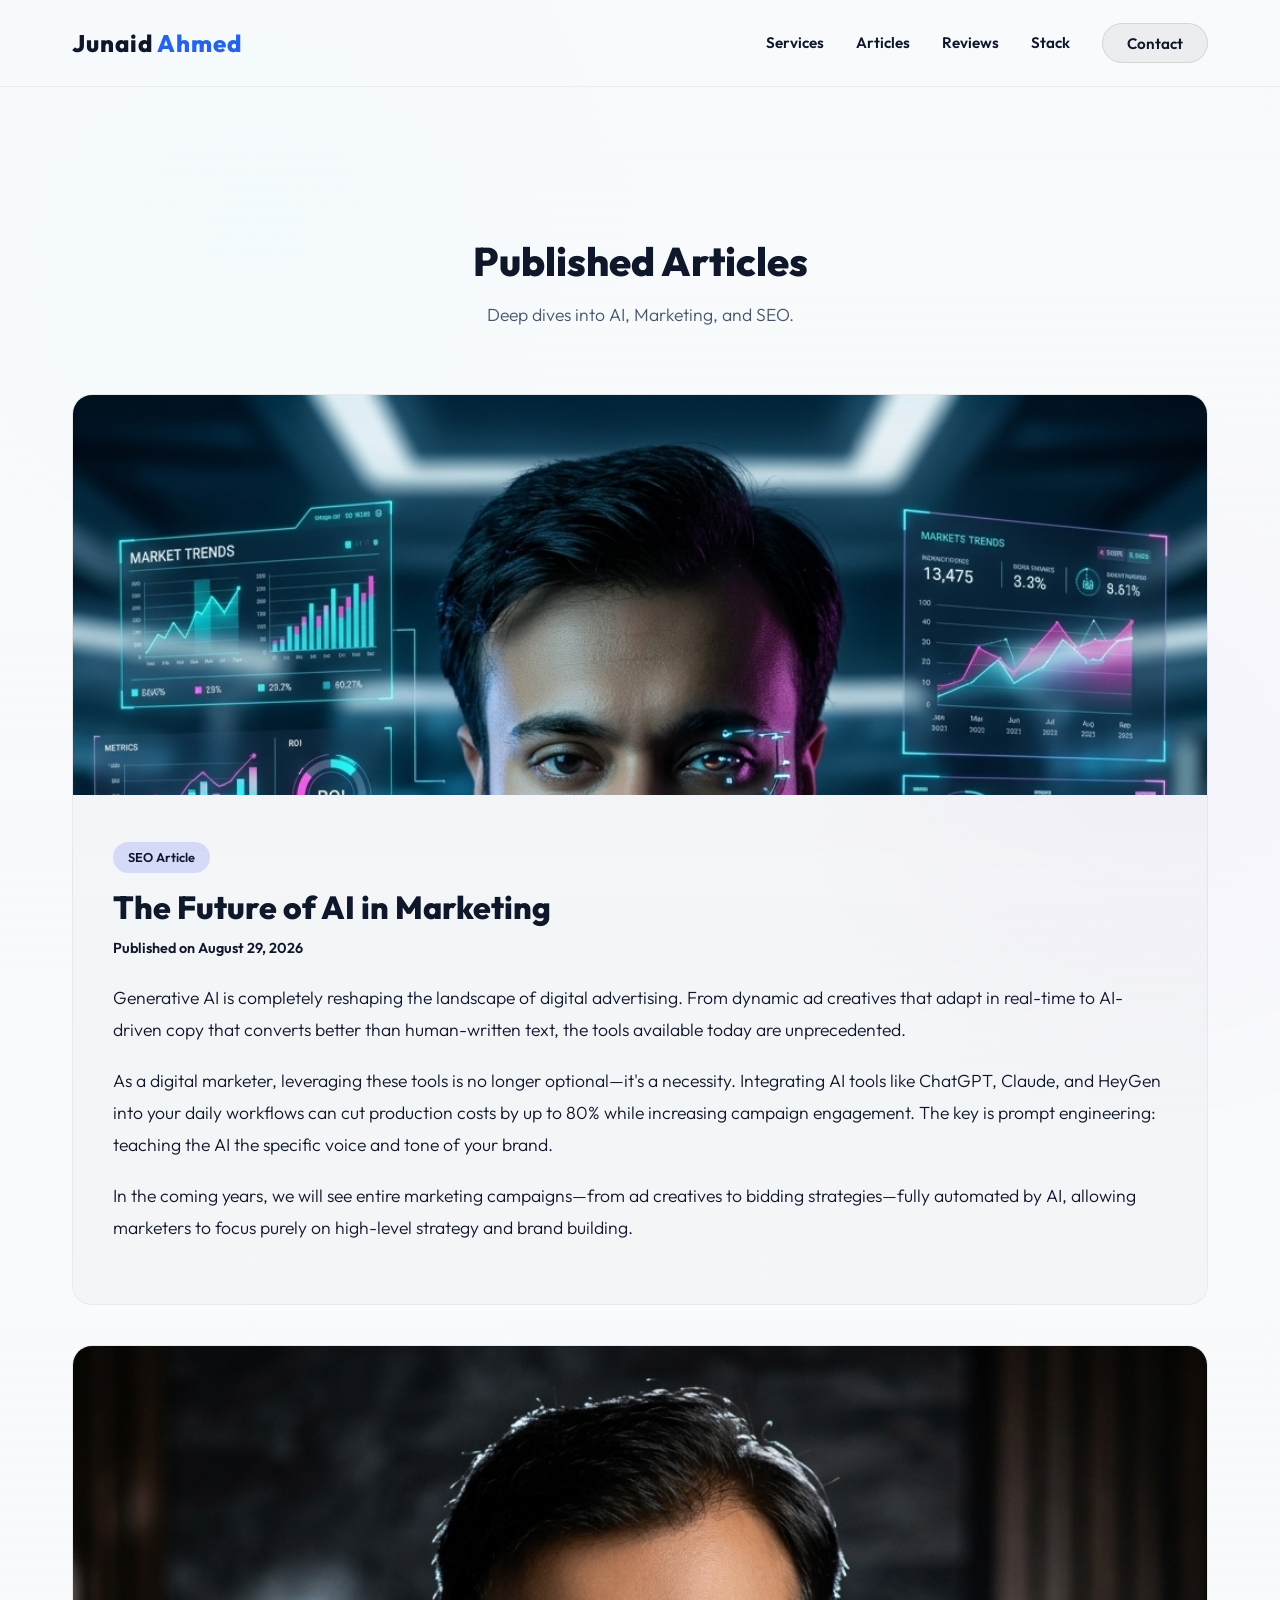
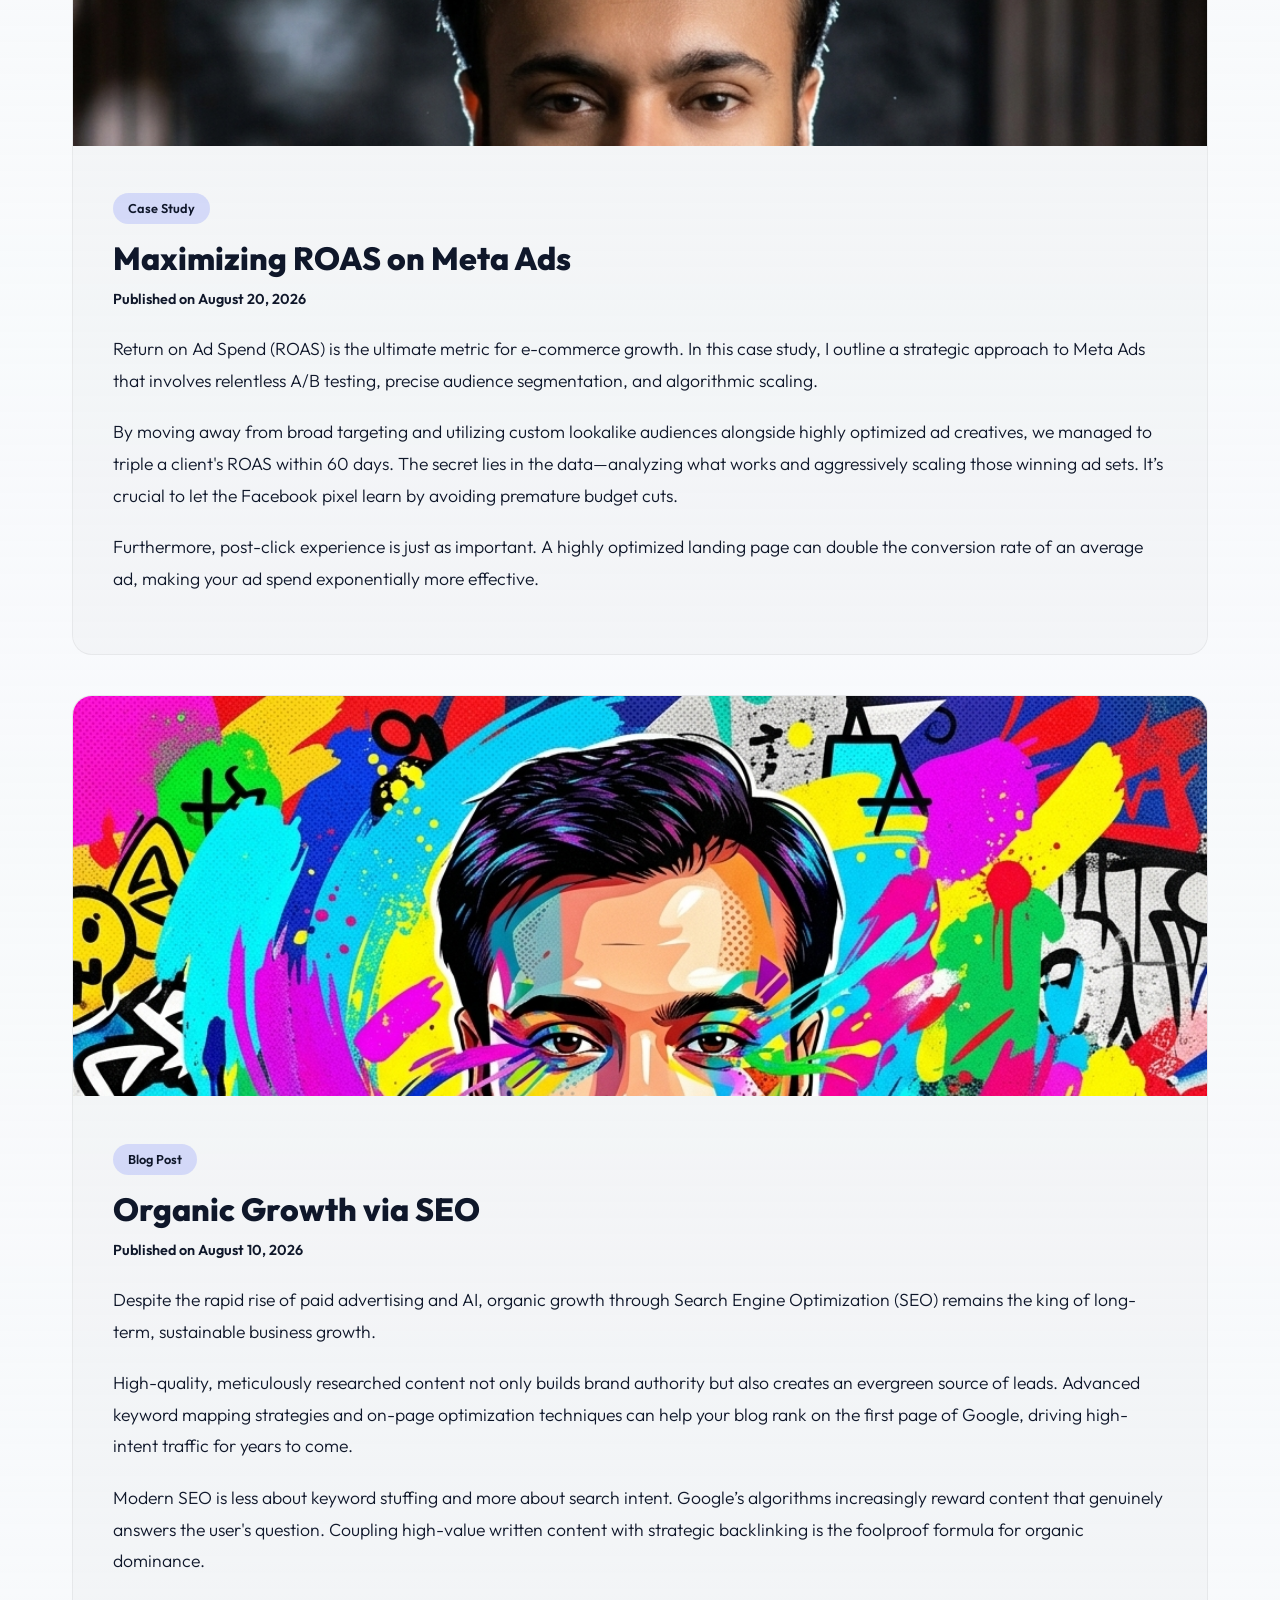
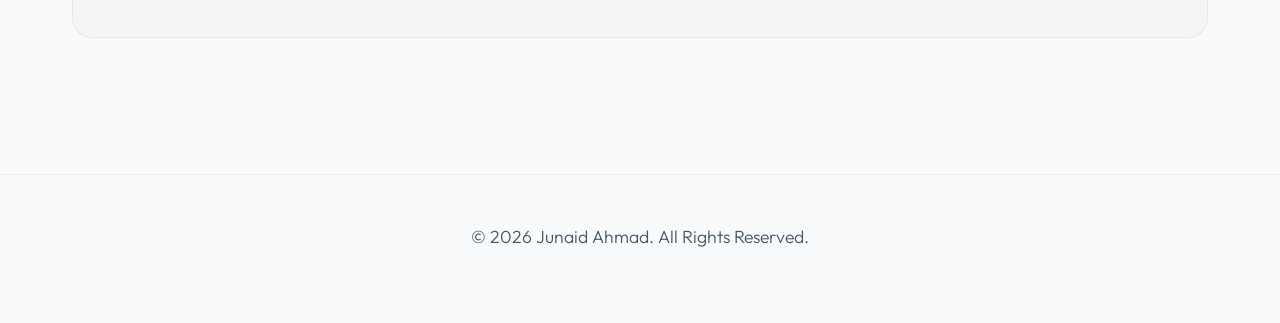
==== commit 82ee471e: "Update articles.html" ====
--- a/articles.html
+++ b/articles.html
@@ -75,6 +75,6 @@
             <p>&copy; 2026 Junaid Ahmad. All Rights Reserved.</p>
         </div>
     </footer>
-    <script src="script.js"></script>
+    <script src="script.js?v=2"></script>
 </body>
 </html>
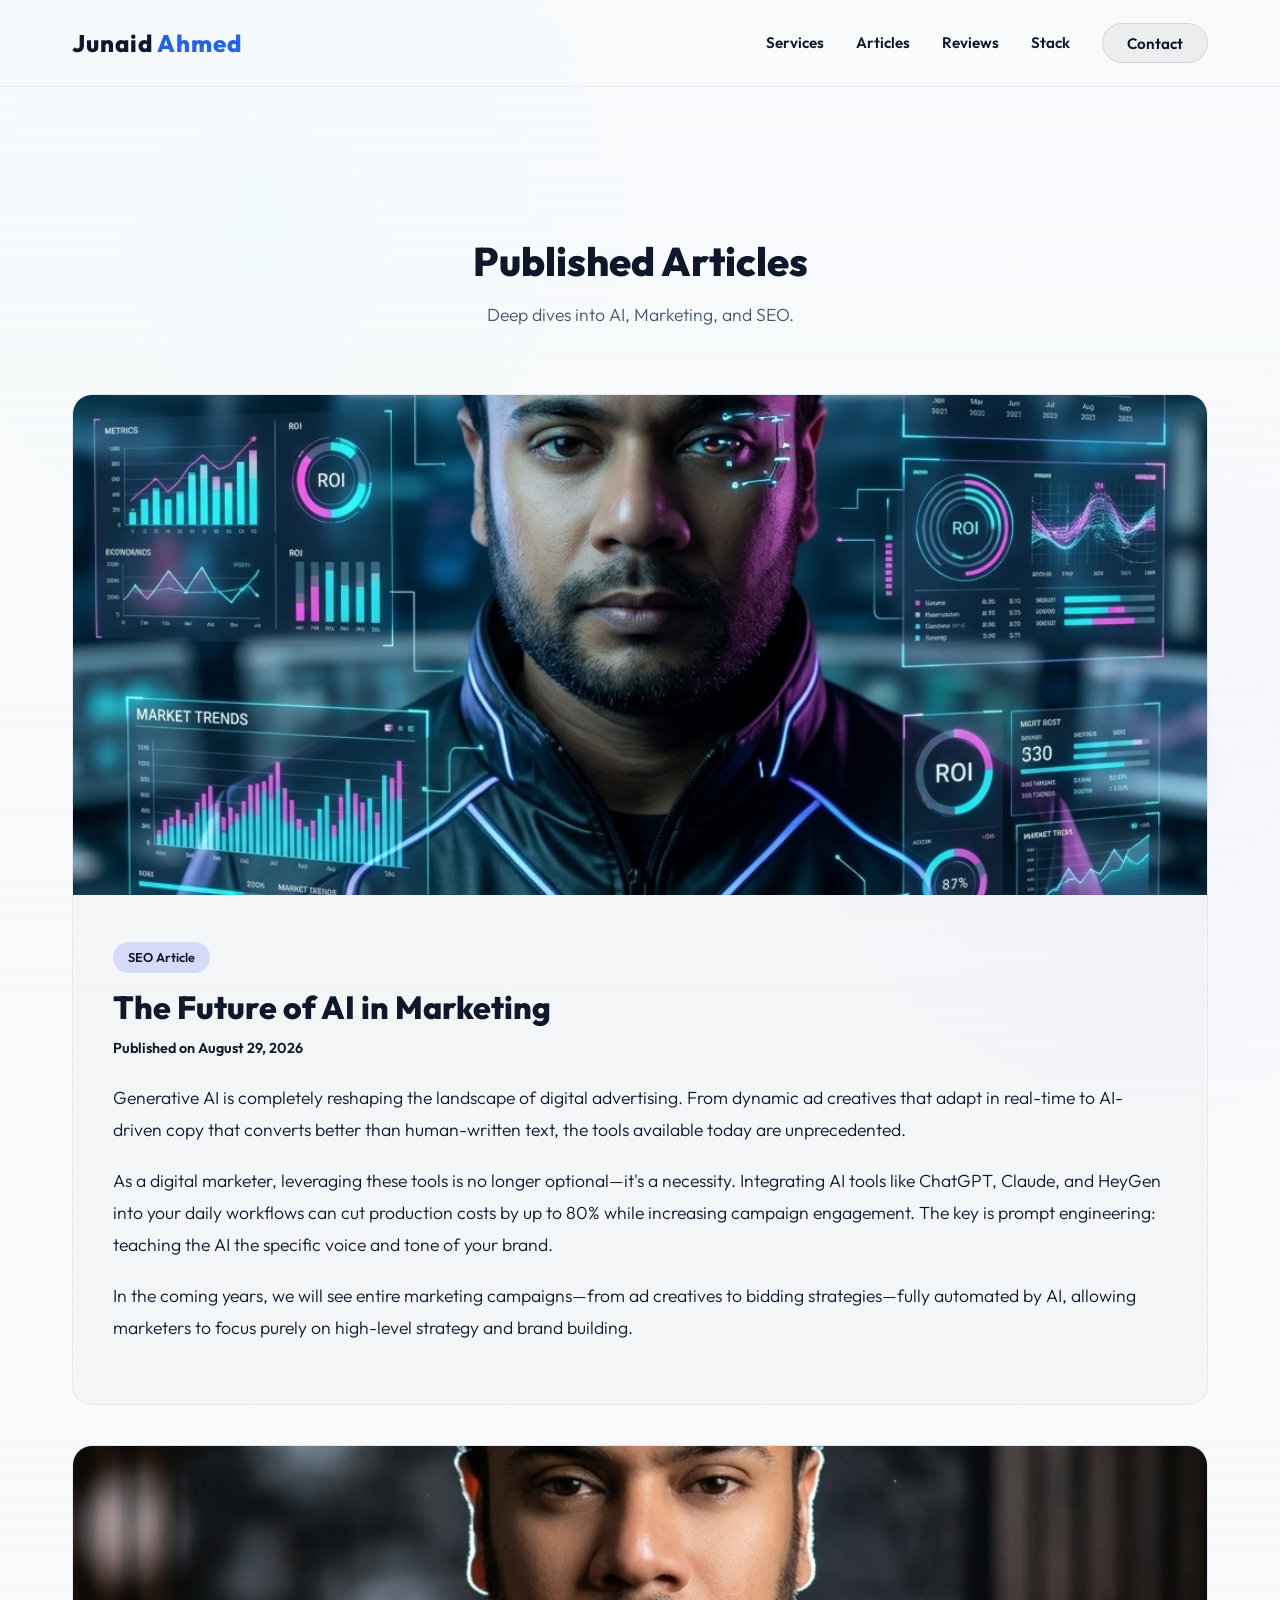
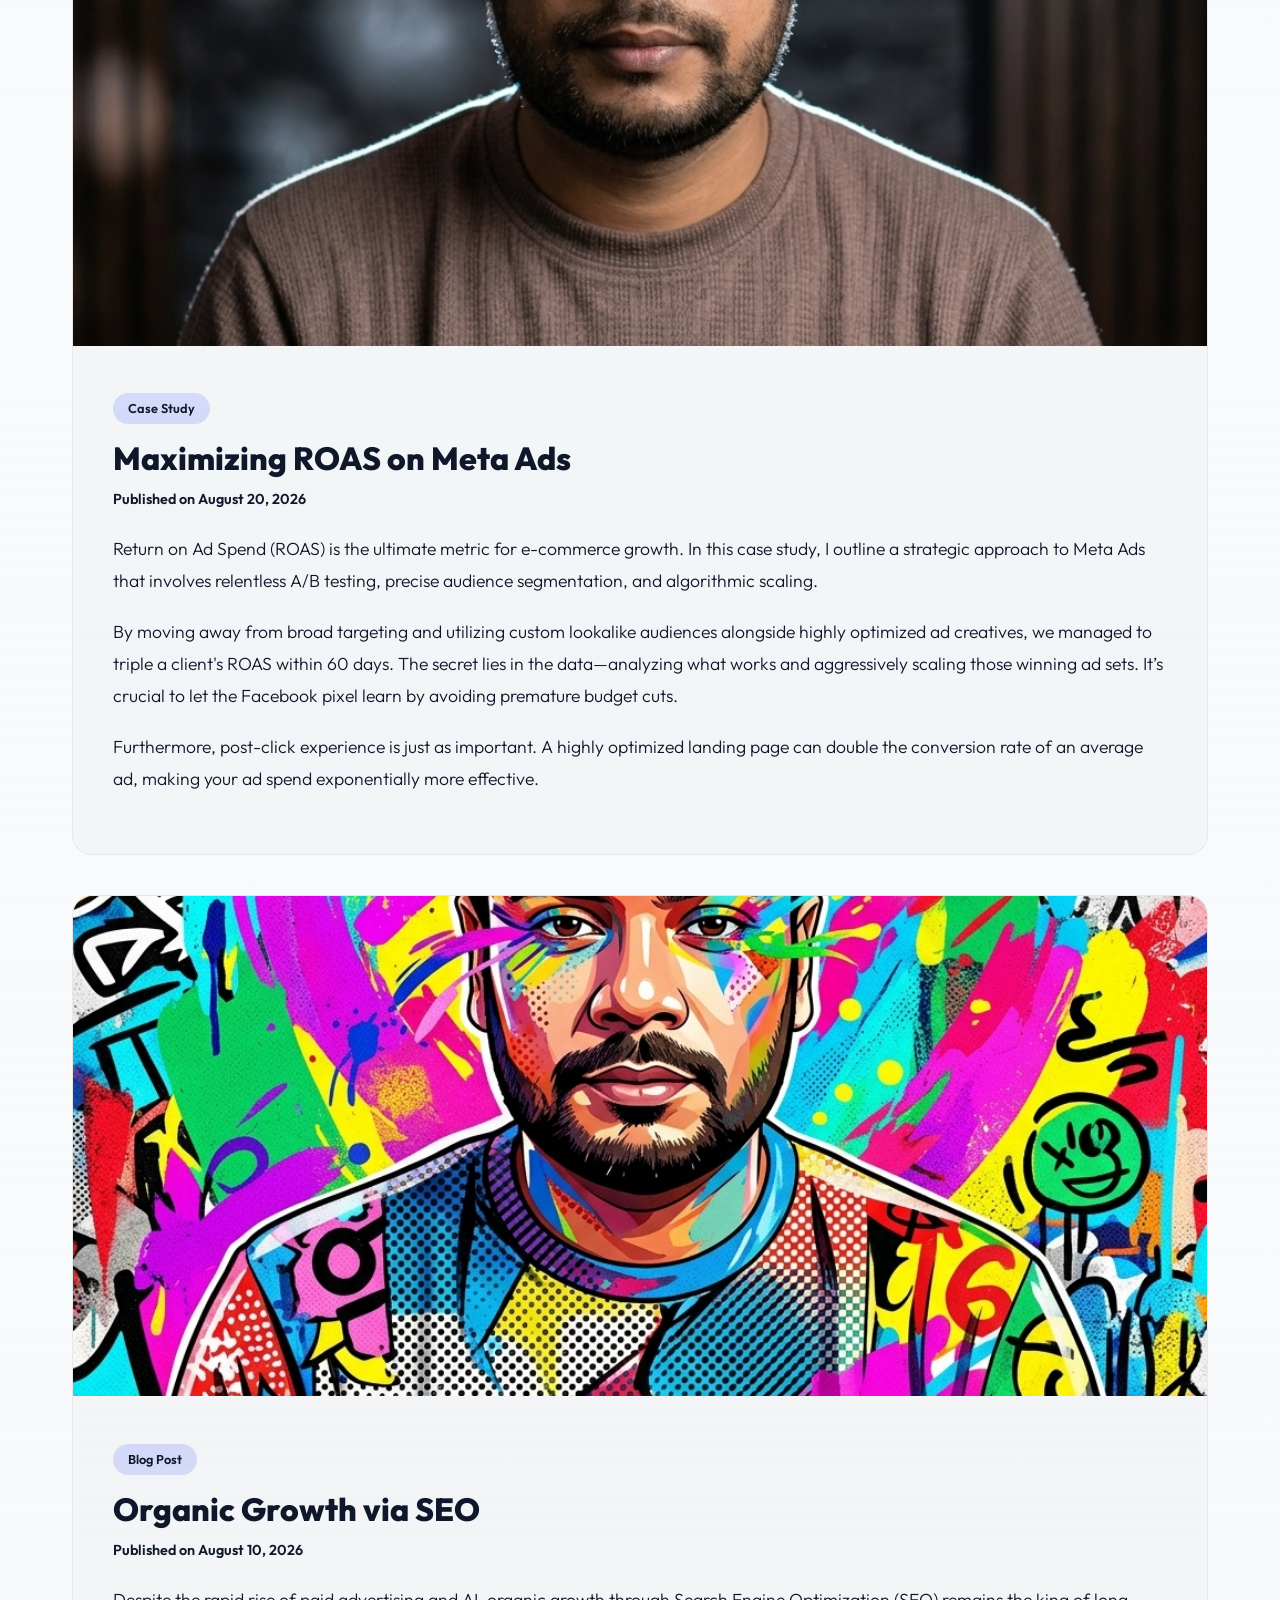
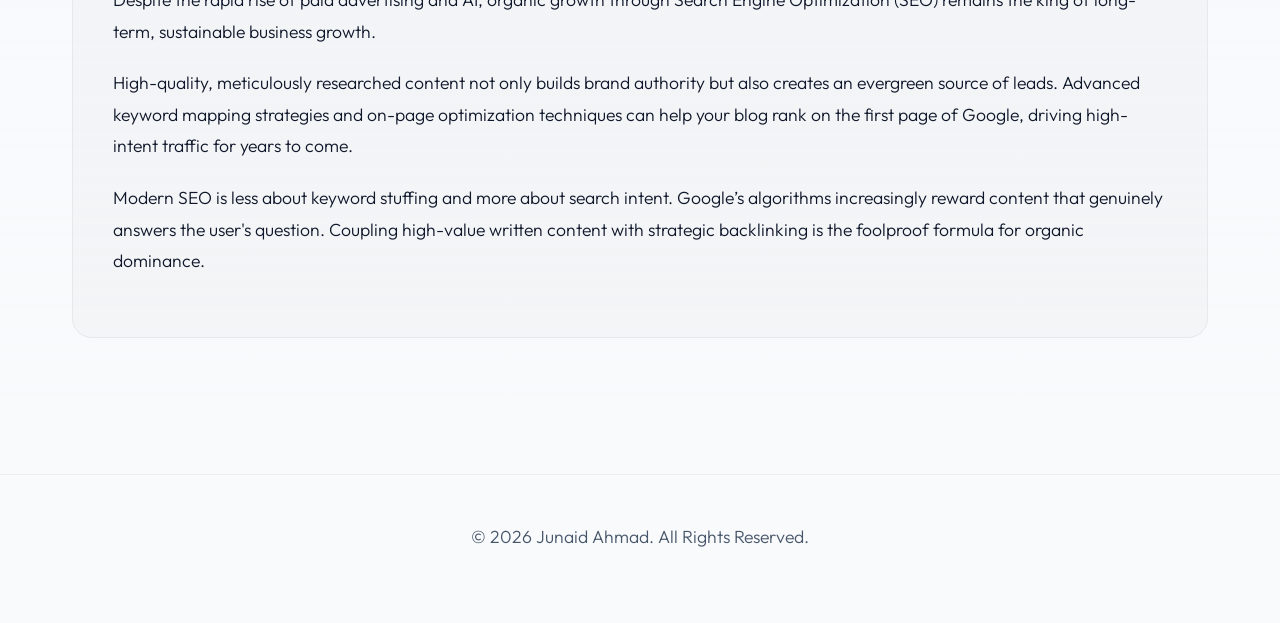
==== commit ad046869: "Update articles.html" ====
--- a/articles.html
+++ b/articles.html
@@ -5,7 +5,7 @@
     <meta name="viewport" content="width=device-width, initial-scale=1.0">
     <title>Articles | Junaid Ahmad</title>
     <link href="https://fonts.googleapis.com/css2?family=Outfit:wght@300;400;600;800&display=swap" rel="stylesheet">
-    <link rel="stylesheet" href="style.css?v=2">
+    <link rel="stylesheet" href="style.css?v=3">
 </head>
 <body>
     <div class="background-glow"></div>
--- a/style.css
+++ b/style.css
@@ -732,9 +732,9 @@
 }
 .article-hero-img {
     width: 100%;
-    height: 400px;
+    height: 500px;
     object-fit: cover;
-    object-position: top;
+    object-position: center;
 }
 .article-content {
     padding: 40px;
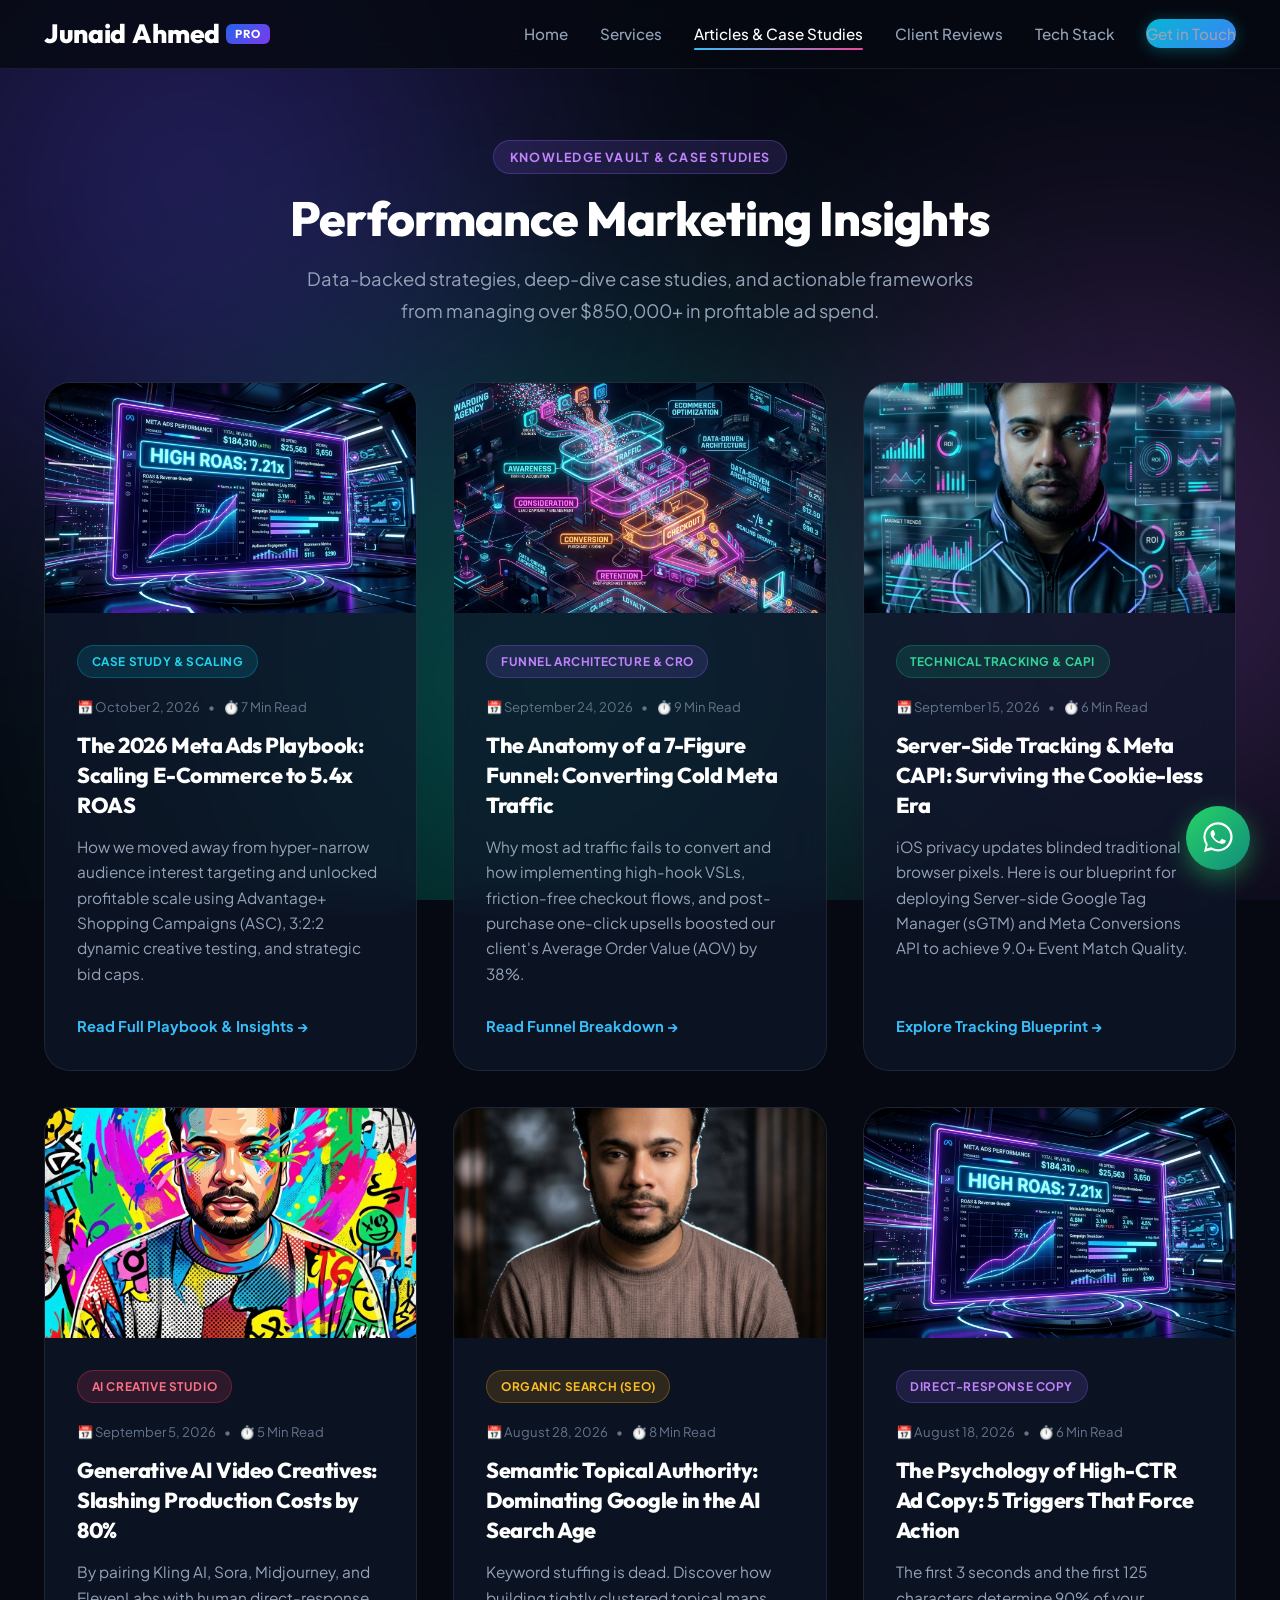
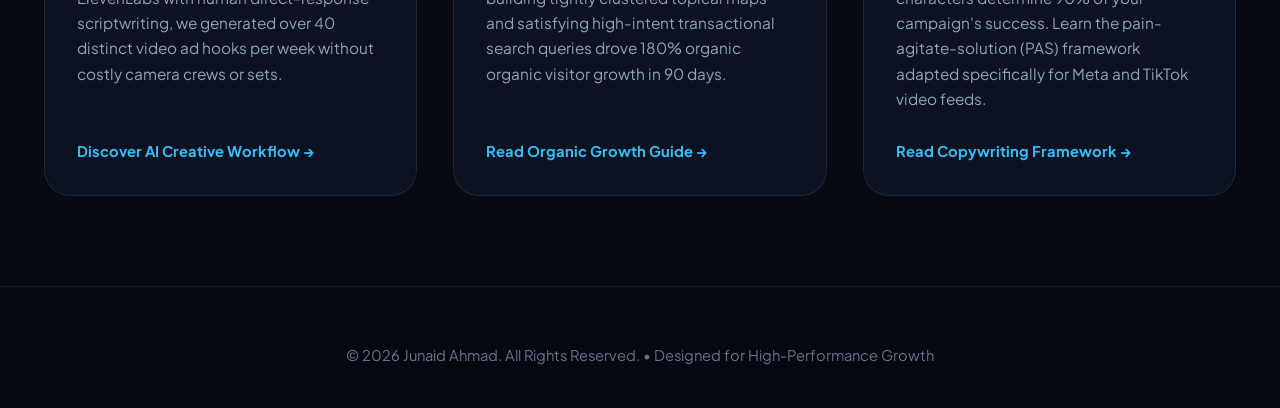
==== commit 0b40ebf5: "Revamp portfolio: colorful aurora dark mode, 3+ years experience, 10 client reviews, Meta ads case s" ====
--- a/articles.html
+++ b/articles.html
@@ -3,78 +3,161 @@
 <head>
     <meta charset="UTF-8">
     <meta name="viewport" content="width=device-width, initial-scale=1.0">
-    <title>Articles | Junaid Ahmad</title>
-    <link href="https://fonts.googleapis.com/css2?family=Outfit:wght@300;400;600;800&display=swap" rel="stylesheet">
-    <link rel="stylesheet" href="style.css?v=3">
+    <title>Articles & Case Studies | Junaid Ahmad</title>
+    <meta name="description" content="In-depth Performance Marketing Playbooks, Meta Ads Scaling Case Studies, AI Creative Generation, and SEO Guides by Junaid Ahmad.">
+    <link rel="stylesheet" href="style.css?v=4">
 </head>
 <body>
-    <div class="background-glow"></div>
-    <div class="background-glow glow-2"></div>
+    <!-- Ambient Aurora Glows -->
+    <div class="aurora-bg">
+        <div class="aurora-orb orb-1"></div>
+        <div class="aurora-orb orb-2"></div>
+        <div class="aurora-orb orb-3"></div>
+    </div>
 
+    <!-- Navigation -->
     <nav class="navbar">
         <div class="container nav-container">
-            <div class="logo"><a href="index.html" style="color: inherit; text-decoration: none;">Junaid <span>Ahmed</span></a></div>
+            <div class="logo">
+                <a href="index.html">
+                    Junaid <span>Ahmed</span>
+                    <span class="logo-badge">PRO</span>
+                </a>
+            </div>
             <ul class="nav-links">
+                <li><a href="index.html">Home</a></li>
                 <li><a href="services.html">Services</a></li>
-                <li><a href="articles.html" class="active">Articles</a></li>
-                <li><a href="index.html#reviews">Reviews</a></li>
-                <li><a href="services.html#stack">Stack</a></li>
-                <li><a href="contact.html" class="btn-small">Contact</a></li>
+                <li><a href="articles.html" class="active">Articles & Case Studies</a></li>
+                <li><a href="index.html#reviews">Client Reviews</a></li>
+                <li><a href="services.html#stack">Tech Stack</a></li>
+                <li><a href="contact.html" class="btn-small">Get in Touch</a></li>
             </ul>
         </div>
     </nav>
 
-    <section class="blogs" style="padding-top: 150px;">
+    <!-- Articles Section -->
+    <section class="articles-section">
         <div class="container">
             <div class="section-header center">
-                <h2>Published Articles</h2>
-                <p>Deep dives into AI, Marketing, and SEO.</p>
+                <span class="badge-tag">Knowledge Vault & Case Studies</span>
+                <h2>Performance Marketing Insights</h2>
+                <p>Data-backed strategies, deep-dive case studies, and actionable frameworks from managing over $850,000+ in profitable ad spend.</p>
             </div>
-            
-            <div class="article-full">
-                <img src="assets/profile_ai_marketing_1787990616278.jpg" alt="AI Marketing" class="article-hero-img">
-                <div class="article-content">
-                    <span class="badge">SEO Article</span>
-                    <h2>The Future of AI in Marketing</h2>
-                    <p class="article-date">Published on August 29, 2026</p>
-                    <p>Generative AI is completely reshaping the landscape of digital advertising. From dynamic ad creatives that adapt in real-time to AI-driven copy that converts better than human-written text, the tools available today are unprecedented.</p>
-                    <p>As a digital marketer, leveraging these tools is no longer optional—it's a necessity. Integrating AI tools like ChatGPT, Claude, and HeyGen into your daily workflows can cut production costs by up to 80% while increasing campaign engagement. The key is prompt engineering: teaching the AI the specific voice and tone of your brand.</p>
-                    <p>In the coming years, we will see entire marketing campaigns—from ad creatives to bidding strategies—fully automated by AI, allowing marketers to focus purely on high-level strategy and brand building.</p>
+
+            <div class="articles-grid">
+                <!-- Article 1 -->
+                <div class="article-card">
+                    <div class="article-banner">
+                        <img src="assets/meta_ads_playbook.jpg" alt="Meta Ads Playbook">
+                    </div>
+                    <div class="article-details">
+                        <span class="article-tag tag-cyan">Case Study & Scaling</span>
+                        <div class="article-date-row">
+                            <span>📅 October 2, 2026</span> • <span>⏱️ 7 Min Read</span>
+                        </div>
+                        <h3>The 2026 Meta Ads Playbook: Scaling E-Commerce to 5.4x ROAS</h3>
+                        <p>How we moved away from hyper-narrow audience interest targeting and unlocked profitable scale using Advantage+ Shopping Campaigns (ASC), 3:2:2 dynamic creative testing, and strategic bid caps.</p>
+                        <a href="contact.html" class="article-link">Read Full Playbook & Insights →</a>
+                    </div>
+                </div>
+
+                <!-- Article 2 -->
+                <div class="article-card">
+                    <div class="article-banner">
+                        <img src="assets/funnel_cro_strategy.jpg" alt="Sales Funnel & CRO Architecture">
+                    </div>
+                    <div class="article-details">
+                        <span class="article-tag tag-purple">Funnel Architecture & CRO</span>
+                        <div class="article-date-row">
+                            <span>📅 September 24, 2026</span> • <span>⏱️ 9 Min Read</span>
+                        </div>
+                        <h3>The Anatomy of a 7-Figure Funnel: Converting Cold Meta Traffic</h3>
+                        <p>Why most ad traffic fails to convert and how implementing high-hook VSLs, friction-free checkout flows, and post-purchase one-click upsells boosted our client's Average Order Value (AOV) by 38%.</p>
+                        <a href="contact.html" class="article-link">Read Funnel Breakdown →</a>
+                    </div>
+                </div>
+
+                <!-- Article 3 -->
+                <div class="article-card">
+                    <div class="article-banner">
+                        <img src="assets/profile_ai_marketing_1787990616278.jpg" alt="Tracking & Conversions API">
+                    </div>
+                    <div class="article-details">
+                        <span class="article-tag tag-emerald">Technical Tracking & CAPI</span>
+                        <div class="article-date-row">
+                            <span>📅 September 15, 2026</span> • <span>⏱️ 6 Min Read</span>
+                        </div>
+                        <h3>Server-Side Tracking & Meta CAPI: Surviving the Cookie-less Era</h3>
+                        <p>iOS privacy updates blinded traditional browser pixels. Here is our blueprint for deploying Server-side Google Tag Manager (sGTM) and Meta Conversions API to achieve 9.0+ Event Match Quality.</p>
+                        <a href="contact.html" class="article-link">Explore Tracking Blueprint →</a>
+                    </div>
+                </div>
+
+                <!-- Article 4 -->
+                <div class="article-card">
+                    <div class="article-banner">
+                        <img src="assets/profile_creative_1787990633655.jpg" alt="Generative AI in Ad Creatives">
+                    </div>
+                    <div class="article-details">
+                        <span class="article-tag tag-rose">AI Creative Studio</span>
+                        <div class="article-date-row">
+                            <span>📅 September 5, 2026</span> • <span>⏱️ 5 Min Read</span>
+                        </div>
+                        <h3>Generative AI Video Creatives: Slashing Production Costs by 80%</h3>
+                        <p>By pairing Kling AI, Sora, Midjourney, and ElevenLabs with human direct-response scriptwriting, we generated over 40 distinct video ad hooks per week without costly camera crews or sets.</p>
+                        <a href="contact.html" class="article-link">Discover AI Creative Workflow →</a>
+                    </div>
+                </div>
+
+                <!-- Article 5 -->
+                <div class="article-card">
+                    <div class="article-banner">
+                        <img src="assets/profile_studio_1787990675587.jpg" alt="Semantic SEO & Organic Traffic">
+                    </div>
+                    <div class="article-details">
+                        <span class="article-tag tag-amber">Organic Search (SEO)</span>
+                        <div class="article-date-row">
+                            <span>📅 August 28, 2026</span> • <span>⏱️ 8 Min Read</span>
+                        </div>
+                        <h3>Semantic Topical Authority: Dominating Google in the AI Search Age</h3>
+                        <p>Keyword stuffing is dead. Discover how building tightly clustered topical maps and satisfying high-intent transactional search queries drove 180% organic organic visitor growth in 90 days.</p>
+                        <a href="contact.html" class="article-link">Read Organic Growth Guide →</a>
+                    </div>
+                </div>
+
+                <!-- Article 6 -->
+                <div class="article-card">
+                    <div class="article-banner">
+                        <img src="assets/meta_ads_playbook.jpg" alt="Direct Response Ad Copywriting">
+                    </div>
+                    <div class="article-details">
+                        <span class="article-tag tag-purple">Direct-Response Copy</span>
+                        <div class="article-date-row">
+                            <span>📅 August 18, 2026</span> • <span>⏱️ 6 Min Read</span>
+                        </div>
+                        <h3>The Psychology of High-CTR Ad Copy: 5 Triggers That Force Action</h3>
+                        <p>The first 3 seconds and the first 125 characters determine 90% of your campaign's success. Learn the pain-agitate-solution (PAS) framework adapted specifically for Meta and TikTok video feeds.</p>
+                        <a href="contact.html" class="article-link">Read Copywriting Framework →</a>
+                    </div>
                 </div>
             </div>
-
-            <div class="article-full">
-                <img src="assets/profile_studio_1787990675587.jpg" alt="Meta Ads Case Study" class="article-hero-img">
-                <div class="article-content">
-                    <span class="badge">Case Study</span>
-                    <h2>Maximizing ROAS on Meta Ads</h2>
-                    <p class="article-date">Published on August 20, 2026</p>
-                    <p>Return on Ad Spend (ROAS) is the ultimate metric for e-commerce growth. In this case study, I outline a strategic approach to Meta Ads that involves relentless A/B testing, precise audience segmentation, and algorithmic scaling.</p>
-                    <p>By moving away from broad targeting and utilizing custom lookalike audiences alongside highly optimized ad creatives, we managed to triple a client's ROAS within 60 days. The secret lies in the data—analyzing what works and aggressively scaling those winning ad sets. It’s crucial to let the Facebook pixel learn by avoiding premature budget cuts.</p>
-                    <p>Furthermore, post-click experience is just as important. A highly optimized landing page can double the conversion rate of an average ad, making your ad spend exponentially more effective.</p>
-                </div>
-            </div>
-
-            <div class="article-full">
-                <img src="assets/profile_creative_1787990633655.jpg" alt="SEO Organic Growth" class="article-hero-img">
-                <div class="article-content">
-                    <span class="badge">Blog Post</span>
-                    <h2>Organic Growth via SEO</h2>
-                    <p class="article-date">Published on August 10, 2026</p>
-                    <p>Despite the rapid rise of paid advertising and AI, organic growth through Search Engine Optimization (SEO) remains the king of long-term, sustainable business growth.</p>
-                    <p>High-quality, meticulously researched content not only builds brand authority but also creates an evergreen source of leads. Advanced keyword mapping strategies and on-page optimization techniques can help your blog rank on the first page of Google, driving high-intent traffic for years to come.</p>
-                    <p>Modern SEO is less about keyword stuffing and more about search intent. Google’s algorithms increasingly reward content that genuinely answers the user's question. Coupling high-value written content with strategic backlinking is the foolproof formula for organic dominance.</p>
-                </div>
-            </div>
-
         </div>
     </section>
 
+    <!-- Floating WhatsApp Action -->
+    <a href="https://wa.me/923027334996" target="_blank" class="whatsapp-float" title="Chat on WhatsApp with Junaid">
+        <svg viewBox="0 0 32 32" width="36" height="36">
+            <path d="M16 2a13 13 0 0 0-10.9 19.9L3.5 28.5l6.8-1.8A13 13 0 1 0 16 2zm0 24a11 11 0 0 1-5.6-1.5l-.4-.2-4.1 1.1 1.1-4-.3-.4A11 11 0 1 1 16 26zm6-8.2c-.3-.2-2-.9-2.3-1-.3-.1-.5-.2-.7.2s-1.2 1.5-1.5 1.8c-.2.3-.5.3-.8.2-.3-.2-1.4-.5-2.6-1.6-1-1-1.6-2.1-1.8-2.5-.2-.3 0-.4.1-.6.1-.2.3-.3.4-.5.1-.2.2-.3.3-.5.1-.2.2-.3.3-.5.1-.2.1-.3 0-.5s-.7-1.8-.9-2.5c-.2-.7-.4-.6-.6-.6h-.5c-.2 0-.6.1-.9.4s-1.1 1.1-1.1 2.6c0 1.6 1.1 3.1 1.3 3.3.2.3 2.2 3.4 5.4 4.8 2.2.9 3.1 1 4.2.9 1.1-.1 2-.8 2.3-1.6.3-.8.3-1.5.2-1.6-.1-.2-.3-.6-.5z" fill="#FFF"/>
+        </svg>
+    </a>
+
+    <!-- Footer -->
     <footer>
         <div class="container center">
-            <p>&copy; 2026 Junaid Ahmad. All Rights Reserved.</p>
+            <p>&copy; 2026 Junaid Ahmad. All Rights Reserved. • Designed for High-Performance Growth</p>
         </div>
     </footer>
-    <script src="script.js?v=2"></script>
+
+    <script src="script.js?v=4"></script>
 </body>
 </html>
--- a/style.css
+++ b/style.css
@@ -1,765 +1,1246 @@
-:root {
-    --bg-color: #f8fafc;
-    --card-bg: #ffffff;
-    --text-primary: #0f172a;
-    --text-secondary: #475569;
-    --accent-blue: #2563eb;
-    --accent-purple: #9333ea;
-    --font-main: 'Outfit', sans-serif;
-}
-
-* {
-    margin: 0;
-    padding: 0;
-    box-sizing: border-box;
-}
-
-body {
-    background-color: var(--bg-color);
-    color: var(--text-primary);
-    font-family: var(--font-main);
-    line-height: 1.6;
-    overflow-x: hidden;
-    scroll-behavior: smooth;
-}
-
-a {
-    text-decoration: none;
-    color: inherit;
-}
-
-ul {
-    list-style: none;
-}
-
-/* Background Glows */
-.background-glow {
-    position: fixed;
-    top: -20%;
-    left: -10%;
-    width: 60vw;
-    height: 60vw;
-    background: radial-gradient(circle, rgba(0, 240, 255, 0.08) 0%, rgba(248, 250, 252, 0) 70%);
-    border-radius: 50%;
-    z-index: -1;
-    pointer-events: none;
-}
-
-.background-glow.glow-2 {
-    top: 40%;
-    left: 60%;
-    background: radial-gradient(circle, rgba(176, 38, 255, 0.08) 0%, rgba(248, 250, 252, 0) 70%);
-}
-
-.container {
-    max-width: 1200px;
-    margin: 0 auto;
-    padding: 0 2rem;
-}
-
-.center {
-    text-align: center;
-}
-
-/* Typography */
-h1, h2, h3, h4 {
-    font-weight: 800;
-    line-height: 1.2;
-    margin-bottom: 1rem;
-}
-
-h1 {
-    font-size: 3.5rem;
-}
-
-h2 {
-    font-size: 2.5rem;
-}
-
-h3 {
-    font-size: 1.5rem;
-    margin-bottom: 1rem;
-}
-
-p {
-    color: var(--text-secondary);
-    margin-bottom: 1.5rem;
-    font-size: 1.1rem;
-    font-weight: 300;
-}
-
-.text-gradient {
-    background: linear-gradient(90deg, var(--accent-blue), #1d4ed8);
-    -webkit-background-clip: text;
-    -webkit-text-fill-color: transparent;
-}
-
-.text-gradient-alt {
-    background: linear-gradient(90deg, var(--accent-purple), #c026d3);
-    -webkit-background-clip: text;
-    -webkit-text-fill-color: transparent;
-}
-
-/* Navbar */
-.navbar {
-    padding: 1.5rem 0;
-    position: sticky;
-    top: 0;
-    background: rgba(248, 250, 252, 0.8);
-    backdrop-filter: blur(10px);
-    z-index: 1000;
-    border-bottom: 1px solid rgba(0, 0, 0, 0.05);
-}
-
-.nav-container {
-    display: flex;
-    justify-content: space-between;
-    align-items: center;
-}
-
-.logo {
-    font-size: 1.5rem;
-    font-weight: 800;
-    letter-spacing: 1px;
-}
-
-.logo span {
-    color: var(--accent-blue);
-}
-
-.nav-links {
-    display: flex;
-    gap: 2rem;
-    align-items: center;
-}
-
-.nav-links a {
-    font-size: 0.95rem;
-    font-weight: 600;
-    transition: color 0.3s ease;
-}
-
-.nav-links a:hover {
-    color: var(--accent-blue);
-}
-
-/* Buttons */
-.btn {
-    display: inline-block;
-    padding: 1rem 2rem;
-    border-radius: 50px;
-    font-weight: 600;
-    font-size: 1.1rem;
-    cursor: pointer;
-    transition: all 0.3s ease;
-    border: none;
-}
-
-.btn-small {
-    padding: 0.6rem 1.5rem;
-    background: rgba(0, 0, 0, 0.05);
-    border-radius: 50px;
-    border: 1px solid rgba(0, 0, 0, 0.1);
-}
-
-.btn-small:hover {
-    background: var(--accent-blue);
-    color: #ffffff;
-}
-
-.btn-primary {
-    background: var(--accent-blue);
-    color: #ffffff;
-    box-shadow: 0 0 20px rgba(0, 240, 255, 0.4);
-}
-
-.btn-primary:hover {
-    transform: translateY(-3px);
-    box-shadow: 0 0 30px rgba(0, 240, 255, 0.6);
-}
-
-.btn-secondary {
-    background: transparent;
-    color: var(--text-primary);
-    border: 1px solid rgba(0, 0, 0, 0.2);
-}
-
-.btn-secondary:hover {
-    border-color: var(--accent-purple);
-    color: var(--accent-purple);
-    transform: translateY(-3px);
-}
-
-.btn-outline {
-    background: transparent;
-    color: var(--accent-blue);
-    border: 1px solid var(--accent-blue);
-    padding: 0.8rem 1.8rem;
-    border-radius: 50px;
-}
-
-.btn-outline:hover {
-    background: var(--accent-blue);
-    color: #ffffff;
-}
-
-/* Hero Section */
-.hero {
-    padding: 8rem 0;
-    min-height: 80vh;
-    display: flex;
-    align-items: center;
-}
-
-.hero-container {
-    display: grid;
-    grid-template-columns: 1.2fr 0.8fr;
-    gap: 4rem;
-    align-items: center;
-}
-
-.hero-buttons {
-    display: flex;
-    gap: 1rem;
-    margin-top: 2.5rem;
-}
-
-.hero-image {
-    display: flex;
-    justify-content: center;
-}
-
-.image-placeholder {
-    width: 350px;
-    height: 450px;
-    background: linear-gradient(145deg, #ffffff, #f1f5f9);
-    border-radius: 20px;
-    display: flex;
-    align-items: center;
-    justify-content: center;
-    color: var(--text-secondary);
-    border: 1px solid rgba(0, 240, 255, 0.2);
-    box-shadow: 0 20px 40px rgba(0,0,0,0.5);
-    position: relative;
-    overflow: hidden;
-}
-
-.profile-img {
-    width: 100%;
-    height: 100%;
-    object-fit: cover;
-    z-index: 1;
-}
-
-.image-placeholder::after {
-    content: '';
-    position: absolute;
-    top: -50%;
-    left: -50%;
-    width: 200%;
-    height: 200%;
-    background: conic-gradient(from 0deg, transparent 0 340deg, var(--accent-blue) 360deg);
-    animation: rotate 4s linear infinite;
-    z-index: 0;
-}
-
-@keyframes rotate {
-    100% { transform: rotate(360deg); }
-}
-
-/* Services */
-.services {
-    padding: 6rem 0;
-}
-
-.section-header {
-    margin-bottom: 4rem;
-}
-
-.services-grid {
-    display: grid;
-    grid-template-columns: 1fr 1fr;
-    gap: 2rem;
-}
-
-.service-card {
-    background: var(--card-bg);
-    padding: 3rem;
-    border-radius: 20px;
-    border: 1px solid rgba(0, 0, 0, 0.05);
-    transition: transform 0.3s ease, border-color 0.3s ease;
-}
-
-.service-card:hover {
-    transform: translateY(-10px);
-    border-color: rgba(0, 0, 0, 0.2);
-}
-
-.card-icon {
-    font-size: 3rem;
-    margin-bottom: 1.5rem;
-    display: inline-block;
-    padding: 1rem;
-    border-radius: 15px;
-    background: rgba(0, 0, 0, 0.03);
-}
-
-.feature-list {
-    margin-top: 1.5rem;
-}
-
-.feature-list li {
-    margin-bottom: 0.8rem;
-    color: var(--text-primary);
-    display: flex;
-    align-items: center;
-    gap: 0.5rem;
-}
-
-.feature-list li::before {
-    content: '→';
-    color: var(--accent-blue);
-}
-
-/* Tech Stack */
-.tech-stack {
-    padding: 4rem 0;
-    background: linear-gradient(180deg, transparent, rgba(248, 250, 252,0.8));
-    border-top: 1px solid rgba(0, 0, 0, 0.02);
-    border-bottom: 1px solid rgba(0, 0, 0, 0.02);
-}
-
-.marquee-container {
-    width: 100%;
-    overflow: hidden;
-    padding: 2rem 0;
-    position: relative;
-}
-
-.marquee-container::before, .marquee-container::after {
-    content: '';
-    position: absolute;
-    top: 0;
-    width: 100px;
-    height: 100%;
-    z-index: 2;
-}
-
-.marquee-container::before {
-    left: 0;
-    background: linear-gradient(to right, var(--bg-color), transparent);
-}
-
-.marquee-container::after {
-    right: 0;
-    background: linear-gradient(to left, var(--bg-color), transparent);
-}
-
-.marquee-content {
-    display: flex;
-    width: max-content;
-    animation: scroll 30s linear infinite;
-    gap: 3rem;
-}
-
-.tech-item {
-    font-size: 1.5rem;
-    font-weight: 800;
-    color: rgba(0, 0, 0, 0.3);
-    transition: color 0.3s ease;
-}
-
-.tech-item:hover {
-    color: var(--accent-purple);
-}
-
-@keyframes scroll {
-    to { transform: translateX(-50%); }
-}
-
-/* About Section */
-.about {
-    padding: 8rem 0;
-}
-
-.about-container {
-    display: grid;
-    grid-template-columns: 0.8fr 1.2fr;
-    gap: 4rem;
-    align-items: center;
-}
-
-.dashboard-placeholder {
-    background: var(--card-bg);
-    border-radius: 15px;
-    padding: 2rem;
-    border: 1px solid rgba(0, 0, 0, 0.05);
-    box-shadow: 0 10px 30px rgba(0,0,0,0.3);
-}
-
-.dash-header {
-    font-weight: 600;
-    margin-bottom: 2rem;
-    color: var(--accent-blue);
-}
-
-.dash-bars {
-    display: flex;
-    align-items: flex-end;
-    gap: 1rem;
-    height: 150px;
-}
-
-.bar {
-    flex: 1;
-    background: linear-gradient(0deg, rgba(0,240,255,0.2), var(--accent-blue));
-    border-radius: 5px 5px 0 0;
-    transition: height 1s ease;
-}
-
-.bar:nth-child(2) { background: linear-gradient(0deg, rgba(176,38,255,0.2), var(--accent-purple)); }
-.bar:nth-child(4) { background: linear-gradient(0deg, rgba(176,38,255,0.2), var(--accent-purple)); }
-
-/* Contact Section */
-.contact {
-    padding: 6rem 0;
-}
-
-.contact-container {
-    display: grid;
-    grid-template-columns: 1fr 1fr;
-    gap: 4rem;
-}
-
-.info-blocks {
-    margin-top: 3rem;
-    display: flex;
-    flex-direction: column;
-    gap: 2rem;
-}
-
-.info-block {
-    display: flex;
-    gap: 1rem;
-    align-items: center;
-}
-
-.info-icon {
-    font-size: 2rem;
-    background: rgba(0, 0, 0, 0.05);
-    padding: 1rem;
-    border-radius: 12px;
-}
-
-.contact-form {
-    background: var(--card-bg);
-    padding: 3rem;
-    border-radius: 20px;
-    border: 1px solid rgba(0, 0, 0, 0.05);
-}
-
-.form-group {
-    margin-bottom: 1.5rem;
-}
-
-label {
-    display: block;
-    margin-bottom: 0.5rem;
-    font-size: 0.9rem;
-    color: var(--text-secondary);
-}
-
-input, select, textarea {
-    width: 100%;
-    padding: 1rem;
-    background: rgba(0,0,0,0.03);
-    border: 1px solid rgba(0, 0, 0, 0.1);
-    border-radius: 10px;
-    color: var(--text-primary);
-    font-family: inherit;
-    transition: border-color 0.3s ease;
-}
-
-input:focus, select:focus, textarea:focus {
-    outline: none;
-    border-color: var(--accent-blue);
-}
-
-.form-btn {
-    width: 100%;
-    margin-top: 1rem;
-}
-
-/* Blogs Section */
-.blogs {
-    padding: 6rem 0;
-    background: linear-gradient(180deg, rgba(248, 250, 252,0.8), transparent);
-}
-
-.blogs-grid {
-    display: grid;
-    grid-template-columns: repeat(auto-fit, minmax(300px, 1fr));
-    gap: 2rem;
-}
-
-.blog-card {
-    background: var(--card-bg);
-    border-radius: 20px;
-    overflow: hidden;
-    border: 1px solid rgba(0, 0, 0, 0.05);
-    transition: transform 0.3s ease;
-}
-
-.blog-card:hover {
-    transform: translateY(-10px);
-    border-color: var(--accent-blue);
-}
-
-.blog-img {
-    height: 200px;
-    background: linear-gradient(145deg, #f1f5f9, #ffffff);
-    display: flex;
-    align-items: center;
-    justify-content: center;
-    color: var(--text-secondary);
-    font-weight: 600;
-    letter-spacing: 2px;
-    border-bottom: 1px solid rgba(0, 0, 0, 0.05);
-}
-
-.blog-content {
-    padding: 2rem;
-}
-
-.read-more {
-    color: var(--accent-blue);
-    font-weight: 600;
-    display: inline-block;
-    margin-top: 1rem;
-    transition: color 0.3s;
-}
-
-.read-more:hover {
-    color: var(--accent-purple);
-}
-
-/* Reviews Section */
-.reviews {
-    padding: 6rem 0;
-}
-
-.reviews-grid {
-    display: grid;
-    grid-template-columns: repeat(auto-fit, minmax(300px, 1fr));
-    gap: 2rem;
-}
-
-.review-card {
-    background: var(--card-bg);
-    padding: 2.5rem;
-    border-radius: 20px;
-    border: 1px solid rgba(176, 38, 255, 0.2);
-    position: relative;
-}
-
-.review-card::before {
-    content: '"';
-    font-size: 6rem;
-    color: rgba(176, 38, 255, 0.1);
-    position: absolute;
-    top: -10px;
-    left: 20px;
-    font-family: serif;
-}
-
-.stars {
-    color: #ffd700;
-    font-size: 1.2rem;
-    margin-bottom: 1rem;
-}
-
-.review-text {
-    font-style: italic;
-    margin-bottom: 1.5rem;
-}
-
-.reviewer {
-    font-weight: 600;
-    color: var(--accent-blue);
-}
-
-/* Footer */
-footer {
-    padding: 3rem 0;
-    border-top: 1px solid rgba(0, 0, 0, 0.05);
-}
-
-/* Responsive Design */
-@media (max-width: 992px) {
-    .hero-container, .about-container, .contact-container {
-        grid-template-columns: 1fr;
-        text-align: center;
-    }
-    
-    .hero-buttons {
-        justify-content: center;
-    }
-
-    .hero-image, .about-image {
-        order: -1;
-    }
-
-    .services-grid {
-        grid-template-columns: 1fr;
-    }
-
-    .info-blocks {
-        align-items: center;
-    }
-}
-
-@media (max-width: 768px) {
-    h1 { font-size: 2.5rem; }
-    h2 { font-size: 2rem; }
-    
-    .nav-container {
-        flex-direction: column;
-        gap: 1rem;
-    }
-    .nav-links {
-        gap: 1rem;
-        flex-wrap: wrap;
-        justify-content: center;
-    }
-    .hero { padding: 4rem 0; min-height: auto; }
-    .services, .about, .contact, .blogs, .reviews { padding: 4rem 0; }
-    .image-placeholder { width: 100%; max-width: 350px; height: 350px; margin: 0 auto; }
-    .article-hero-img { height: 250px; }
-    .article-content { padding: 25px; }
-    .dashboard-placeholder { padding: 1.5rem; }
-}
-
-/* Modal Styles */
-.modal {
-    display: none; 
-    position: fixed; 
-    z-index: 2000; 
-    left: 0;
-    top: 0;
-    width: 100%; 
-    height: 100%; 
-    overflow: auto; 
-    background-color: rgba(248, 250, 252,0.9);
-    backdrop-filter: blur(5px);
-}
-
-.modal-content {
-    background-color: var(--card-bg);
-    margin: 10% auto; 
-    padding: 3rem;
-    border: 1px solid var(--accent-blue);
-    border-radius: 20px;
-    width: 80%;
-    max-width: 800px;
-    position: relative;
-    box-shadow: 0 10px 40px rgba(0,240,255,0.2);
-    animation: modalFadeIn 0.3s ease;
-}
-
-@keyframes modalFadeIn {
-    from { opacity: 0; transform: translateY(-50px); }
-    to { opacity: 1; transform: translateY(0); }
-}
-
-.close-btn {
-    color: var(--text-secondary);
-    float: right;
-    font-size: 28px;
-    font-weight: bold;
-    cursor: pointer;
-    position: absolute;
-    top: 20px;
-    right: 30px;
-    transition: color 0.3s;
-}
-
-.close-btn:hover,
-.close-btn:focus {
-    color: var(--accent-purple);
-    text-decoration: none;
-}
-
-.modal h2 {
-    color: var(--accent-blue);
-    margin-bottom: 1.5rem;
-}
-
-/* WhatsApp Floating Button */
-.whatsapp-btn {
-    position: fixed;
-    bottom: 30px;
-    right: 30px;
-    background-color: #25d366;
-    color: white;
-    border-radius: 50%;
-    width: 60px;
-    height: 60px;
-    display: flex;
-    justify-content: center;
-    align-items: center;
-    box-shadow: 0 4px 15px rgba(37, 211, 102, 0.4);
-    z-index: 1500;
-    transition: transform 0.3s ease, box-shadow 0.3s ease;
-}
-
-.whatsapp-btn:hover {
-    transform: scale(1.1);
-    box-shadow: 0 6px 20px rgba(37, 211, 102, 0.6);
-}
-
-
-.article-full {
-    background: rgba(0, 0, 0, 0.02);
-    border: 1px solid rgba(0, 0, 0, 0.05);
-    border-radius: 20px;
-    margin-bottom: 40px;
-    overflow: hidden;
-    transition: transform 0.3s;
-}
-.article-full:hover {
-    transform: translateY(-5px);
-    border-color: var(--primary);
-}
-.article-hero-img {
-    width: 100%;
-    height: 500px;
-    object-fit: cover;
-    object-position: center;
-}
-.article-content {
-    padding: 40px;
-}
-.article-content h2 {
-    font-size: 2rem;
-    margin-bottom: 10px;
-}
-.article-content p {
-    color: var(--text-light);
-    margin-bottom: 20px;
-    line-height: 1.8;
-}
-.article-date {
-    color: var(--primary) !important;
-    font-weight: 600;
-    font-size: 0.9rem;
-}
-.badge {
-    background: rgba(85, 107, 248, 0.2);
-    color: var(--primary);
-    padding: 5px 15px;
-    border-radius: 50px;
-    font-size: 0.8rem;
-    font-weight: 600;
-    display: inline-block;
-    margin-bottom: 15px;
-}
+@import url('https://fonts.googleapis.com/css2?family=Outfit:wght@300;400;500;600;700;800;900&family=Plus+Jakarta+Sans:wght@400;500;600;700&display=swap');
+
+:root {
+    --bg-main: #060911;
+    --bg-surface: #0b1120;
+    --card-bg: rgba(15, 23, 42, 0.72);
+    --card-hover: rgba(30, 41, 59, 0.85);
+    --border-color: rgba(255, 255, 255, 0.08);
+    --border-glow: rgba(56, 189, 248, 0.35);
+    
+    --text-primary: #f8fafc;
+    --text-secondary: #94a3b8;
+    --text-muted: #64748b;
+    
+    /* Vibrant Neon & Gradient Accents */
+    --cyan: #00f2fe;
+    --blue: #3b82f6;
+    --violet: #8b5cf6;
+    --magenta: #ec4899;
+    --emerald: #10b981;
+    --amber: #f59e0b;
+    
+    --font-heading: 'Outfit', sans-serif;
+    --font-body: 'Plus Jakarta Sans', sans-serif;
+    --transition: all 0.3s cubic-bezier(0.4, 0, 0.2, 1);
+}
+
+* {
+    margin: 0;
+    padding: 0;
+    box-sizing: border-box;
+}
+
+html {
+    scroll-behavior: smooth;
+}
+
+body {
+    background-color: var(--bg-main);
+    color: var(--text-primary);
+    font-family: var(--font-body);
+    line-height: 1.65;
+    overflow-x: hidden;
+    position: relative;
+    min-height: 100vh;
+}
+
+/* Custom Scrollbar */
+::-webkit-scrollbar {
+    width: 9px;
+}
+::-webkit-scrollbar-track {
+    background: #060911;
+}
+::-webkit-scrollbar-thumb {
+    background: linear-gradient(180deg, #3b82f6, #8b5cf6, #ec4899);
+    border-radius: 6px;
+}
+
+/* Ambient Aurora Glows */
+.aurora-bg {
+    position: fixed;
+    top: 0;
+    left: 0;
+    width: 100%;
+    height: 100%;
+    pointer-events: none;
+    z-index: -1;
+    overflow: hidden;
+}
+
+.aurora-orb {
+    position: absolute;
+    border-radius: 50%;
+    filter: blur(140px);
+    opacity: 0.35;
+    animation: orbFloat 16s ease-in-out infinite alternate;
+}
+
+.orb-1 {
+    width: 650px;
+    height: 650px;
+    top: -15%;
+    left: -10%;
+    background: radial-gradient(circle, #2563eb 0%, #7c3aed 60%, transparent 80%);
+}
+
+.orb-2 {
+    width: 550px;
+    height: 550px;
+    top: 30%;
+    right: -10%;
+    background: radial-gradient(circle, #ec4899 0%, #8b5cf6 60%, transparent 80%);
+    animation-delay: -6s;
+}
+
+.orb-3 {
+    width: 700px;
+    height: 700px;
+    bottom: -15%;
+    left: 15%;
+    background: radial-gradient(circle, #00f2fe 0%, #059669 60%, transparent 80%);
+    animation-delay: -11s;
+}
+
+@keyframes orbFloat {
+    0% { transform: translate(0, 0) scale(1); }
+    50% { transform: translate(50px, 40px) scale(1.08); }
+    100% { transform: translate(-40px, 60px) scale(0.95); }
+}
+
+.container {
+    max-width: 1240px;
+    margin: 0 auto;
+    padding: 0 1.5rem;
+}
+
+.center {
+    text-align: center;
+}
+
+/* Typography */
+h1, h2, h3, h4, .logo {
+    font-family: var(--font-heading);
+    font-weight: 800;
+    line-height: 1.2;
+    letter-spacing: -0.02em;
+    color: #fff;
+}
+
+h1 {
+    font-size: clamp(2.6rem, 5.5vw, 4.2rem);
+    margin-bottom: 1.25rem;
+}
+
+h2 {
+    font-size: clamp(2.1rem, 3.8vw, 3rem);
+    margin-bottom: 1rem;
+}
+
+h3 {
+    font-size: 1.45rem;
+    margin-bottom: 0.75rem;
+}
+
+p {
+    color: var(--text-secondary);
+    font-size: 1.05rem;
+    line-height: 1.7;
+    margin-bottom: 1.25rem;
+}
+
+/* Vibrant Text Gradients */
+.text-gradient {
+    background: linear-gradient(135deg, #38bdf8 0%, #818cf8 50%, #c084fc 100%);
+    -webkit-background-clip: text;
+    -webkit-text-fill-color: transparent;
+}
+
+.text-gradient-fire {
+    background: linear-gradient(135deg, #f43f5e 0%, #fb923c 50%, #facc15 100%);
+    -webkit-background-clip: text;
+    -webkit-text-fill-color: transparent;
+}
+
+.text-gradient-emerald {
+    background: linear-gradient(135deg, #34d399 0%, #06b6d4 100%);
+    -webkit-background-clip: text;
+    -webkit-text-fill-color: transparent;
+}
+
+/* Header & Navbar */
+.navbar {
+    position: fixed;
+    top: 0;
+    left: 0;
+    width: 100%;
+    z-index: 1000;
+    padding: 1.15rem 0;
+    backdrop-filter: blur(20px);
+    -webkit-backdrop-filter: blur(20px);
+    background: rgba(6, 9, 17, 0.8);
+    border-bottom: 1px solid var(--border-color);
+    transition: var(--transition);
+}
+
+.nav-container {
+    display: flex;
+    justify-content: space-between;
+    align-items: center;
+}
+
+.logo a {
+    font-size: 1.65rem;
+    color: #fff;
+    text-decoration: none;
+    display: flex;
+    align-items: center;
+    gap: 0.4rem;
+}
+
+.logo-badge {
+    font-size: 0.72rem;
+    font-weight: 700;
+    background: linear-gradient(135deg, #2563eb, #7c3aed);
+    color: #fff;
+    padding: 0.2rem 0.55rem;
+    border-radius: 6px;
+    letter-spacing: 0.05em;
+}
+
+.nav-links {
+    display: flex;
+    align-items: center;
+    gap: 2rem;
+    list-style: none;
+}
+
+.nav-links a {
+    color: var(--text-secondary);
+    text-decoration: none;
+    font-weight: 500;
+    font-size: 0.95rem;
+    transition: var(--transition);
+    position: relative;
+    padding: 0.3rem 0;
+}
+
+.nav-links a:hover,
+.nav-links a.active {
+    color: #fff;
+}
+
+.nav-links a.active::after {
+    content: '';
+    position: absolute;
+    bottom: -2px;
+    left: 0;
+    width: 100%;
+    height: 2px;
+    background: linear-gradient(90deg, #38bdf8, #ec4899);
+    border-radius: 2px;
+}
+
+/* Buttons */
+.btn {
+    display: inline-flex;
+    align-items: center;
+    justify-content: center;
+    gap: 0.6rem;
+    padding: 0.85rem 1.85rem;
+    border-radius: 50px;
+    font-weight: 600;
+    font-size: 1rem;
+    text-decoration: none;
+    cursor: pointer;
+    transition: var(--transition);
+    border: none;
+    position: relative;
+    overflow: hidden;
+}
+
+.btn-primary {
+    background: linear-gradient(135deg, #2563eb 0%, #7c3aed 50%, #db2777 100%);
+    background-size: 200% auto;
+    color: #fff;
+    box-shadow: 0 4px 20px rgba(124, 58, 237, 0.4);
+}
+
+.btn-primary:hover {
+    background-position: right center;
+    transform: translateY(-2px);
+    box-shadow: 0 8px 30px rgba(219, 39, 119, 0.5);
+}
+
+.btn-secondary {
+    background: rgba(255, 255, 255, 0.05);
+    color: #fff;
+    border: 1px solid rgba(255, 255, 255, 0.15);
+    backdrop-filter: blur(12px);
+}
+
+.btn-secondary:hover {
+    background: rgba(255, 255, 255, 0.12);
+    border-color: rgba(56, 189, 248, 0.5);
+    color: #38bdf8;
+    transform: translateY(-2px);
+}
+
+.btn-small {
+    padding: 0.55rem 1.35rem;
+    border-radius: 50px;
+    font-size: 0.88rem;
+    font-weight: 600;
+    background: linear-gradient(135deg, #06b6d4, #3b82f6);
+    color: #fff;
+    text-decoration: none;
+    box-shadow: 0 2px 15px rgba(6, 182, 212, 0.35);
+    transition: var(--transition);
+}
+
+.btn-small:hover {
+    transform: translateY(-2px);
+    box-shadow: 0 5px 22px rgba(6, 182, 212, 0.6);
+}
+
+.btn-outline {
+    background: transparent;
+    color: #38bdf8;
+    border: 1px solid #38bdf8;
+}
+
+.btn-outline:hover {
+    background: #38bdf8;
+    color: #060911;
+    transform: translateY(-2px);
+}
+
+/* Hero Section */
+.hero {
+    padding: 170px 0 80px;
+    position: relative;
+}
+
+.hero-container {
+    display: grid;
+    grid-template-columns: 1.25fr 0.75fr;
+    gap: 4rem;
+    align-items: center;
+}
+
+.hero-pill {
+    display: inline-flex;
+    align-items: center;
+    gap: 0.65rem;
+    padding: 0.45rem 1.2rem;
+    border-radius: 50px;
+    background: rgba(56, 189, 248, 0.12);
+    border: 1px solid rgba(56, 189, 248, 0.3);
+    color: #38bdf8;
+    font-size: 0.88rem;
+    font-weight: 700;
+    margin-bottom: 1.4rem;
+    box-shadow: 0 0 20px rgba(56, 189, 248, 0.15);
+}
+
+.pulse-dot {
+    width: 8px;
+    height: 8px;
+    border-radius: 50%;
+    background-color: #38bdf8;
+    box-shadow: 0 0 10px #38bdf8;
+    animation: dotPulse 1.6s infinite;
+}
+
+@keyframes dotPulse {
+    0% { transform: scale(0.9); opacity: 0.7; }
+    50% { transform: scale(1.4); opacity: 1; }
+    100% { transform: scale(0.9); opacity: 0.7; }
+}
+
+.hero-content p {
+    font-size: 1.18rem;
+    max-width: 620px;
+    margin-bottom: 2rem;
+    color: #cbd5e1;
+}
+
+.hero-buttons {
+    display: flex;
+    gap: 1.25rem;
+    flex-wrap: wrap;
+    margin-bottom: 2.75rem;
+}
+
+.hero-image-col {
+    position: relative;
+    display: flex;
+    justify-content: center;
+}
+
+.profile-card-wrapper {
+    position: relative;
+    width: 320px;
+    height: 390px;
+    border-radius: 30px;
+    padding: 5px;
+    background: linear-gradient(135deg, #00f2fe, #8b5cf6, #ec4899);
+    box-shadow: 0 25px 60px rgba(139, 92, 246, 0.35);
+    transition: var(--transition);
+}
+
+.profile-card-wrapper:hover {
+    transform: translateY(-8px) scale(1.02);
+    box-shadow: 0 30px 70px rgba(0, 242, 254, 0.45);
+}
+
+.profile-img {
+    width: 100%;
+    height: 100%;
+    object-fit: cover;
+    border-radius: 26px;
+    display: block;
+}
+
+.float-chip {
+    position: absolute;
+    background: rgba(11, 17, 32, 0.9);
+    backdrop-filter: blur(16px);
+    border: 1px solid rgba(255, 255, 255, 0.15);
+    border-radius: 18px;
+    padding: 0.85rem 1.25rem;
+    box-shadow: 0 15px 35px rgba(0, 0, 0, 0.5);
+    display: flex;
+    align-items: center;
+    gap: 0.85rem;
+    z-index: 5;
+    animation: chipFloat 6s ease-in-out infinite alternate;
+}
+
+.float-top {
+    top: -20px;
+    left: -35px;
+}
+
+.float-bottom {
+    bottom: -20px;
+    right: -25px;
+    animation-delay: -3s;
+}
+
+@keyframes chipFloat {
+    0% { transform: translateY(0); }
+    100% { transform: translateY(-12px); }
+}
+
+.chip-icon {
+    font-size: 1.5rem;
+}
+
+.chip-text .sub {
+    font-size: 0.72rem;
+    color: var(--text-muted);
+    font-weight: 700;
+    text-transform: uppercase;
+}
+
+.chip-text .val {
+    font-size: 1.05rem;
+    font-weight: 800;
+    color: #fff;
+}
+
+/* Metrics Bar */
+.metrics-section {
+    padding: 2.5rem 0;
+    margin: 1.5rem 0 3rem;
+}
+
+.metrics-grid {
+    display: grid;
+    grid-template-columns: repeat(auto-fit, minmax(210px, 1fr));
+    gap: 1.5rem;
+}
+
+.metric-card {
+    background: var(--card-bg);
+    border: 1px solid var(--border-color);
+    border-radius: 22px;
+    padding: 1.85rem 1.25rem;
+    text-align: center;
+    backdrop-filter: blur(16px);
+    transition: var(--transition);
+    position: relative;
+    overflow: hidden;
+}
+
+.metric-card::before {
+    content: '';
+    position: absolute;
+    top: 0;
+    left: 0;
+    right: 0;
+    height: 3px;
+    background: linear-gradient(90deg, #00f2fe, #8b5cf6, #ec4899);
+    opacity: 0;
+    transition: var(--transition);
+}
+
+.metric-card:hover {
+    transform: translateY(-6px);
+    border-color: rgba(56, 189, 248, 0.4);
+    box-shadow: 0 16px 35px rgba(0, 0, 0, 0.4);
+}
+
+.metric-card:hover::before {
+    opacity: 1;
+}
+
+.metric-val {
+    font-size: 2.6rem;
+    font-weight: 900;
+    margin-bottom: 0.35rem;
+    font-family: var(--font-heading);
+}
+
+.metric-lbl {
+    font-size: 0.95rem;
+    color: var(--text-secondary);
+    font-weight: 500;
+}
+
+/* Section Header */
+.section-header {
+    margin-bottom: 3.5rem;
+}
+
+.badge-tag {
+    display: inline-block;
+    font-size: 0.78rem;
+    font-weight: 700;
+    text-transform: uppercase;
+    letter-spacing: 0.1em;
+    padding: 0.35rem 1rem;
+    border-radius: 50px;
+    background: rgba(139, 92, 246, 0.15);
+    color: #c084fc;
+    border: 1px solid rgba(139, 92, 246, 0.3);
+    margin-bottom: 1rem;
+}
+
+.section-header h2 {
+    font-size: clamp(2.2rem, 4vw, 3rem);
+}
+
+.section-header p {
+    font-size: 1.15rem;
+    color: var(--text-secondary);
+    max-width: 680px;
+    margin: 0.5rem auto 0;
+}
+
+/* Reviews Section (10 Reviews Grid) */
+.reviews-section {
+    padding: 100px 0;
+    position: relative;
+}
+
+.reviews-grid {
+    display: grid;
+    grid-template-columns: repeat(auto-fit, minmax(360px, 1fr));
+    gap: 1.85rem;
+}
+
+.review-card {
+    background: var(--card-bg);
+    border: 1px solid var(--border-color);
+    border-radius: 24px;
+    padding: 2.2rem;
+    backdrop-filter: blur(18px);
+    transition: var(--transition);
+    display: flex;
+    flex-direction: column;
+    justify-content: space-between;
+    position: relative;
+}
+
+.review-card:hover {
+    transform: translateY(-8px);
+    border-color: rgba(139, 92, 246, 0.45);
+    box-shadow: 0 20px 45px rgba(139, 92, 246, 0.18);
+}
+
+.review-card-top {
+    display: flex;
+    justify-content: space-between;
+    align-items: center;
+    margin-bottom: 1.25rem;
+}
+
+.review-stars {
+    color: #fbbf24;
+    font-size: 1.1rem;
+    letter-spacing: 2px;
+}
+
+.review-stat-pill {
+    font-size: 0.78rem;
+    font-weight: 700;
+    padding: 0.3rem 0.8rem;
+    border-radius: 50px;
+    background: rgba(16, 185, 129, 0.12);
+    color: #10b981;
+    border: 1px solid rgba(16, 185, 129, 0.3);
+    display: inline-flex;
+    align-items: center;
+    gap: 0.35rem;
+}
+
+.review-quote {
+    font-size: 0.98rem;
+    color: #cbd5e1;
+    line-height: 1.7;
+    margin-bottom: 1.75rem;
+    font-style: italic;
+    flex-grow: 1;
+}
+
+.reviewer-meta {
+    display: flex;
+    align-items: center;
+    gap: 0.9rem;
+    border-top: 1px solid rgba(255, 255, 255, 0.08);
+    padding-top: 1.25rem;
+}
+
+.reviewer-avatar {
+    width: 46px;
+    height: 46px;
+    border-radius: 50%;
+    display: flex;
+    align-items: center;
+    justify-content: center;
+    font-weight: 800;
+    font-size: 1rem;
+    color: #fff;
+    background: linear-gradient(135deg, #2563eb, #7c3aed);
+    flex-shrink: 0;
+    box-shadow: 0 4px 15px rgba(37, 99, 235, 0.3);
+}
+
+.reviewer-details .name {
+    font-weight: 700;
+    font-size: 1rem;
+    color: #fff;
+    display: flex;
+    align-items: center;
+    gap: 0.4rem;
+}
+
+.verified-badge {
+    color: #38bdf8;
+    font-size: 0.88rem;
+}
+
+.reviewer-details .role {
+    font-size: 0.82rem;
+    color: var(--text-muted);
+}
+
+/* Services Competencies Grid */
+.services-section {
+    padding: 110px 0;
+}
+
+.services-grid {
+    display: grid;
+    grid-template-columns: repeat(auto-fit, minmax(360px, 1fr));
+    gap: 2.25rem;
+}
+
+.service-card {
+    background: var(--card-bg);
+    border: 1px solid var(--border-color);
+    border-radius: 26px;
+    padding: 2.4rem;
+    backdrop-filter: blur(18px);
+    transition: var(--transition);
+    position: relative;
+    overflow: hidden;
+    display: flex;
+    flex-direction: column;
+}
+
+.service-card::after {
+    content: '';
+    position: absolute;
+    top: 0;
+    left: 0;
+    right: 0;
+    height: 4px;
+    background: linear-gradient(90deg, #00f2fe, #3b82f6, #ec4899);
+    opacity: 0.8;
+}
+
+.service-card:hover {
+    transform: translateY(-8px);
+    border-color: rgba(56, 189, 248, 0.4);
+    box-shadow: 0 25px 50px rgba(0, 0, 0, 0.45);
+}
+
+.service-icon-box {
+    width: 60px;
+    height: 60px;
+    border-radius: 18px;
+    display: flex;
+    align-items: center;
+    justify-content: center;
+    font-size: 1.8rem;
+    margin-bottom: 1.5rem;
+}
+
+.icon-cyan {
+    background: rgba(6, 182, 212, 0.15);
+    border: 1px solid rgba(6, 182, 212, 0.35);
+    color: #22d3ee;
+}
+
+.icon-purple {
+    background: rgba(139, 92, 246, 0.15);
+    border: 1px solid rgba(139, 92, 246, 0.35);
+    color: #c084fc;
+}
+
+.icon-emerald {
+    background: rgba(16, 185, 129, 0.15);
+    border: 1px solid rgba(16, 185, 129, 0.35);
+    color: #34d399;
+}
+
+.icon-rose {
+    background: rgba(244, 63, 94, 0.15);
+    border: 1px solid rgba(244, 63, 94, 0.35);
+    color: #fb7185;
+}
+
+.icon-amber {
+    background: rgba(245, 158, 11, 0.15);
+    border: 1px solid rgba(245, 158, 11, 0.35);
+    color: #fbbf24;
+}
+
+.service-bullets {
+    list-style: none;
+    margin-top: 1.5rem;
+}
+
+.service-bullets li {
+    padding: 0.45rem 0;
+    color: var(--text-secondary);
+    display: flex;
+    align-items: center;
+    gap: 0.65rem;
+    font-size: 0.95rem;
+}
+
+.service-bullets li::before {
+    content: "✦";
+    color: #38bdf8;
+    font-size: 0.85rem;
+}
+
+/* About / Analytics Section */
+.about-section {
+    padding: 100px 0;
+}
+
+.about-grid {
+    display: grid;
+    grid-template-columns: 1fr 1.15fr;
+    gap: 4.5rem;
+    align-items: center;
+}
+
+.dash-card {
+    background: rgba(11, 17, 32, 0.92);
+    border: 1px solid rgba(255, 255, 255, 0.14);
+    border-radius: 26px;
+    padding: 2.2rem;
+    box-shadow: 0 25px 60px rgba(0, 0, 0, 0.55);
+}
+
+.dash-top {
+    display: flex;
+    justify-content: space-between;
+    align-items: center;
+    margin-bottom: 2rem;
+}
+
+.dash-title {
+    font-weight: 800;
+    font-size: 1.15rem;
+    color: #38bdf8;
+    display: flex;
+    align-items: center;
+    gap: 0.5rem;
+}
+
+.dash-badge {
+    font-size: 0.75rem;
+    font-weight: 700;
+    background: rgba(16, 185, 129, 0.15);
+    color: #10b981;
+    border: 1px solid rgba(16, 185, 129, 0.3);
+    padding: 0.25rem 0.65rem;
+    border-radius: 50px;
+}
+
+.dash-kpis {
+    display: grid;
+    grid-template-columns: repeat(3, 1fr);
+    gap: 1rem;
+    margin-bottom: 2rem;
+    padding-bottom: 1.5rem;
+    border-bottom: 1px solid rgba(255, 255, 255, 0.08);
+}
+
+.kpi-box .label {
+    font-size: 0.75rem;
+    color: var(--text-muted);
+    text-transform: uppercase;
+    font-weight: 600;
+}
+
+.kpi-box .val {
+    font-size: 1.35rem;
+    font-weight: 800;
+    color: #fff;
+    font-family: var(--font-heading);
+}
+
+.dash-chart {
+    display: flex;
+    justify-content: space-between;
+    align-items: flex-end;
+    height: 190px;
+    padding-top: 1rem;
+}
+
+.chart-bar-group {
+    display: flex;
+    flex-direction: column;
+    align-items: center;
+    gap: 0.5rem;
+    width: 20%;
+    height: 100%;
+    justify-content: flex-end;
+}
+
+.chart-bar {
+    width: 100%;
+    border-radius: 8px 8px 0 0;
+    background: linear-gradient(180deg, #38bdf8 0%, #2563eb 100%);
+    box-shadow: 0 0 16px rgba(56, 189, 248, 0.4);
+    transition: height 1.2s cubic-bezier(0.34, 1.56, 0.64, 1);
+}
+
+.chart-bar-group:nth-child(2) .chart-bar {
+    background: linear-gradient(180deg, #818cf8 0%, #6366f1 100%);
+    box-shadow: 0 0 16px rgba(129, 140, 248, 0.4);
+}
+
+.chart-bar-group:nth-child(3) .chart-bar {
+    background: linear-gradient(180deg, #ec4899 0%, #c026d3 100%);
+    box-shadow: 0 0 16px rgba(236, 72, 153, 0.4);
+}
+
+.chart-bar-group:nth-child(4) .chart-bar {
+    background: linear-gradient(180deg, #34d399 0%, #059669 100%);
+    box-shadow: 0 0 16px rgba(52, 211, 153, 0.4);
+}
+
+.chart-day {
+    font-size: 0.78rem;
+    color: var(--text-muted);
+    font-weight: 600;
+}
+
+/* Articles Section */
+.articles-section {
+    padding: 140px 0 90px;
+}
+
+.articles-grid {
+    display: grid;
+    grid-template-columns: repeat(auto-fit, minmax(360px, 1fr));
+    gap: 2.25rem;
+}
+
+.article-card {
+    background: var(--card-bg);
+    border: 1px solid var(--border-color);
+    border-radius: 26px;
+    overflow: hidden;
+    backdrop-filter: blur(18px);
+    transition: var(--transition);
+    display: flex;
+    flex-direction: column;
+}
+
+.article-card:hover {
+    transform: translateY(-8px);
+    border-color: rgba(56, 189, 248, 0.4);
+    box-shadow: 0 25px 50px rgba(0, 0, 0, 0.45);
+}
+
+.article-banner {
+    width: 100%;
+    height: 230px;
+    overflow: hidden;
+    position: relative;
+}
+
+.article-banner img {
+    width: 100%;
+    height: 100%;
+    object-fit: cover;
+    transition: transform 0.5s ease;
+}
+
+.article-card:hover .article-banner img {
+    transform: scale(1.06);
+}
+
+.article-details {
+    padding: 2rem;
+    flex-grow: 1;
+    display: flex;
+    flex-direction: column;
+}
+
+.article-tag {
+    align-self: flex-start;
+    font-size: 0.74rem;
+    font-weight: 700;
+    text-transform: uppercase;
+    letter-spacing: 0.05em;
+    padding: 0.35rem 0.85rem;
+    border-radius: 50px;
+    margin-bottom: 1.15rem;
+}
+
+.tag-cyan { background: rgba(6, 182, 212, 0.15); color: #22d3ee; border: 1px solid rgba(6, 182, 212, 0.3); }
+.tag-purple { background: rgba(139, 92, 246, 0.15); color: #c084fc; border: 1px solid rgba(139, 92, 246, 0.3); }
+.tag-emerald { background: rgba(16, 185, 129, 0.15); color: #34d399; border: 1px solid rgba(16, 185, 129, 0.3); }
+.tag-amber { background: rgba(245, 158, 11, 0.15); color: #fbbf24; border: 1px solid rgba(245, 158, 11, 0.3); }
+.tag-rose { background: rgba(244, 63, 94, 0.15); color: #fb7185; border: 1px solid rgba(244, 63, 94, 0.3); }
+
+.article-date-row {
+    font-size: 0.82rem;
+    color: var(--text-muted);
+    margin-bottom: 0.75rem;
+    display: flex;
+    align-items: center;
+    gap: 0.5rem;
+}
+
+.article-details h3 {
+    font-size: 1.35rem;
+    line-height: 1.4;
+    margin-bottom: 0.85rem;
+    color: #fff;
+    transition: var(--transition);
+}
+
+.article-card:hover .article-details h3 {
+    color: #38bdf8;
+}
+
+.article-details p {
+    font-size: 0.96rem;
+    color: var(--text-secondary);
+    line-height: 1.65;
+    margin-bottom: 1.75rem;
+    flex-grow: 1;
+}
+
+.article-link {
+    font-size: 0.92rem;
+    font-weight: 700;
+    color: #38bdf8;
+    display: inline-flex;
+    align-items: center;
+    gap: 0.45rem;
+    text-decoration: none;
+    transition: var(--transition);
+}
+
+.article-link:hover {
+    color: #fff;
+    transform: translateX(5px);
+}
+
+/* Tech Marquee */
+.tech-section {
+    padding: 80px 0;
+    overflow: hidden;
+}
+
+.marquee-wrap {
+    width: 100%;
+    overflow: hidden;
+    position: relative;
+    padding: 1.5rem 0;
+}
+
+.marquee-wrap::before,
+.marquee-wrap::after {
+    content: '';
+    position: absolute;
+    top: 0;
+    width: 120px;
+    height: 100%;
+    z-index: 2;
+    pointer-events: none;
+}
+
+.marquee-wrap::before {
+    left: 0;
+    background: linear-gradient(90deg, var(--bg-main), transparent);
+}
+
+.marquee-wrap::after {
+    right: 0;
+    background: linear-gradient(270deg, var(--bg-main), transparent);
+}
+
+.marquee-track {
+    display: flex;
+    gap: 1.25rem;
+    width: max-content;
+    animation: marqueeSlide 28s linear infinite;
+}
+
+.marquee-track:hover {
+    animation-play-state: paused;
+}
+
+@keyframes marqueeSlide {
+    0% { transform: translateX(0); }
+    100% { transform: translateX(-50%); }
+}
+
+.tech-chip {
+    background: rgba(15, 23, 42, 0.75);
+    border: 1px solid rgba(255, 255, 255, 0.12);
+    border-radius: 50px;
+    padding: 0.65rem 1.45rem;
+    font-size: 0.95rem;
+    font-weight: 600;
+    color: #e2e8f0;
+    white-space: nowrap;
+    transition: var(--transition);
+    display: inline-flex;
+    align-items: center;
+    gap: 0.5rem;
+}
+
+.tech-chip:hover {
+    background: rgba(56, 189, 248, 0.18);
+    border-color: #38bdf8;
+    color: #fff;
+    transform: translateY(-3px);
+}
+
+/* Contact Section */
+.contact-section {
+    padding: 150px 0 100px;
+}
+
+.contact-grid {
+    display: grid;
+    grid-template-columns: 1fr 1.2fr;
+    gap: 4.5rem;
+    align-items: start;
+}
+
+.contact-card-box {
+    background: var(--card-bg);
+    border: 1px solid var(--border-color);
+    border-radius: 26px;
+    padding: 2.8rem;
+    backdrop-filter: blur(20px);
+    box-shadow: 0 25px 60px rgba(0, 0, 0, 0.45);
+}
+
+.input-group {
+    margin-bottom: 1.5rem;
+}
+
+.input-group label {
+    display: block;
+    margin-bottom: 0.5rem;
+    font-size: 0.92rem;
+    font-weight: 600;
+    color: #e2e8f0;
+}
+
+.input-group input,
+.input-group select,
+.input-group textarea {
+    width: 100%;
+    padding: 1rem 1.25rem;
+    background: rgba(6, 9, 17, 0.75);
+    border: 1px solid rgba(255, 255, 255, 0.12);
+    border-radius: 14px;
+    color: #fff;
+    font-family: inherit;
+    font-size: 0.98rem;
+    transition: var(--transition);
+    outline: none;
+}
+
+.input-group input:focus,
+.input-group select:focus,
+.input-group textarea:focus {
+    border-color: #38bdf8;
+    box-shadow: 0 0 20px rgba(56, 189, 248, 0.3);
+    background: rgba(6, 9, 17, 0.95);
+}
+
+.contact-blocks {
+    display: flex;
+    flex-direction: column;
+    gap: 1.4rem;
+    margin-top: 2.2rem;
+}
+
+.contact-block {
+    display: flex;
+    align-items: center;
+    gap: 1.25rem;
+    background: var(--card-bg);
+    border: 1px solid var(--border-color);
+    border-radius: 20px;
+    padding: 1.35rem;
+    backdrop-filter: blur(14px);
+    transition: var(--transition);
+}
+
+.contact-block:hover {
+    border-color: rgba(56, 189, 248, 0.45);
+    transform: translateX(6px);
+}
+
+.contact-icon {
+    width: 52px;
+    height: 52px;
+    border-radius: 16px;
+    background: rgba(56, 189, 248, 0.14);
+    border: 1px solid rgba(56, 189, 248, 0.3);
+    display: flex;
+    align-items: center;
+    justify-content: center;
+    font-size: 1.5rem;
+    color: #38bdf8;
+    flex-shrink: 0;
+}
+
+/* WhatsApp Floating Button */
+.whatsapp-float {
+    position: fixed;
+    bottom: 30px;
+    right: 30px;
+    width: 64px;
+    height: 64px;
+    border-radius: 50%;
+    background: linear-gradient(135deg, #25D366, #128C7E);
+    display: flex;
+    align-items: center;
+    justify-content: center;
+    box-shadow: 0 8px 25px rgba(37, 211, 102, 0.45);
+    z-index: 999;
+    transition: var(--transition);
+    text-decoration: none;
+    animation: pulseRing 2.4s infinite;
+}
+
+.whatsapp-float:hover {
+    transform: scale(1.1) translateY(-3px);
+    box-shadow: 0 12px 35px rgba(37, 211, 102, 0.7);
+}
+
+@keyframes pulseRing {
+    0% { box-shadow: 0 0 0 0 rgba(37, 211, 102, 0.65); }
+    70% { box-shadow: 0 0 0 18px rgba(37, 211, 102, 0); }
+    100% { box-shadow: 0 0 0 0 rgba(37, 211, 102, 0); }
+}
+
+/* Footer */
+footer {
+    padding: 3.5rem 0 2.5rem;
+    border-top: 1px solid var(--border-color);
+    background: rgba(6, 9, 17, 0.95);
+}
+
+footer p {
+    margin: 0;
+    font-size: 0.92rem;
+    color: var(--text-muted);
+}
+
+/* Responsive */
+@media (max-width: 992px) {
+    .hero-container,
+    .about-grid,
+    .contact-grid {
+        grid-template-columns: 1fr;
+        gap: 3.5rem;
+    }
+    
+    .hero {
+        text-align: center;
+        padding-top: 140px;
+    }
+    
+    .hero-content p {
+        margin: 0 auto 2rem;
+    }
+    
+    .hero-buttons {
+        justify-content: center;
+    }
+    
+    .profile-card-wrapper {
+        margin: 1.5rem auto 0;
+    }
+    
+    .reviews-grid,
+    .articles-grid {
+        grid-template-columns: 1fr;
+    }
+}
+
+@media (max-width: 768px) {
+    .nav-links {
+        display: none;
+    }
+    
+    .metrics-grid {
+        grid-template-columns: repeat(2, 1fr);
+    }
+    
+    .profile-card-wrapper {
+        width: 280px;
+        height: 340px;
+    }
+    
+    .float-top {
+        left: -10px;
+    }
+    
+    .float-bottom {
+        right: -10px;
+    }
+}
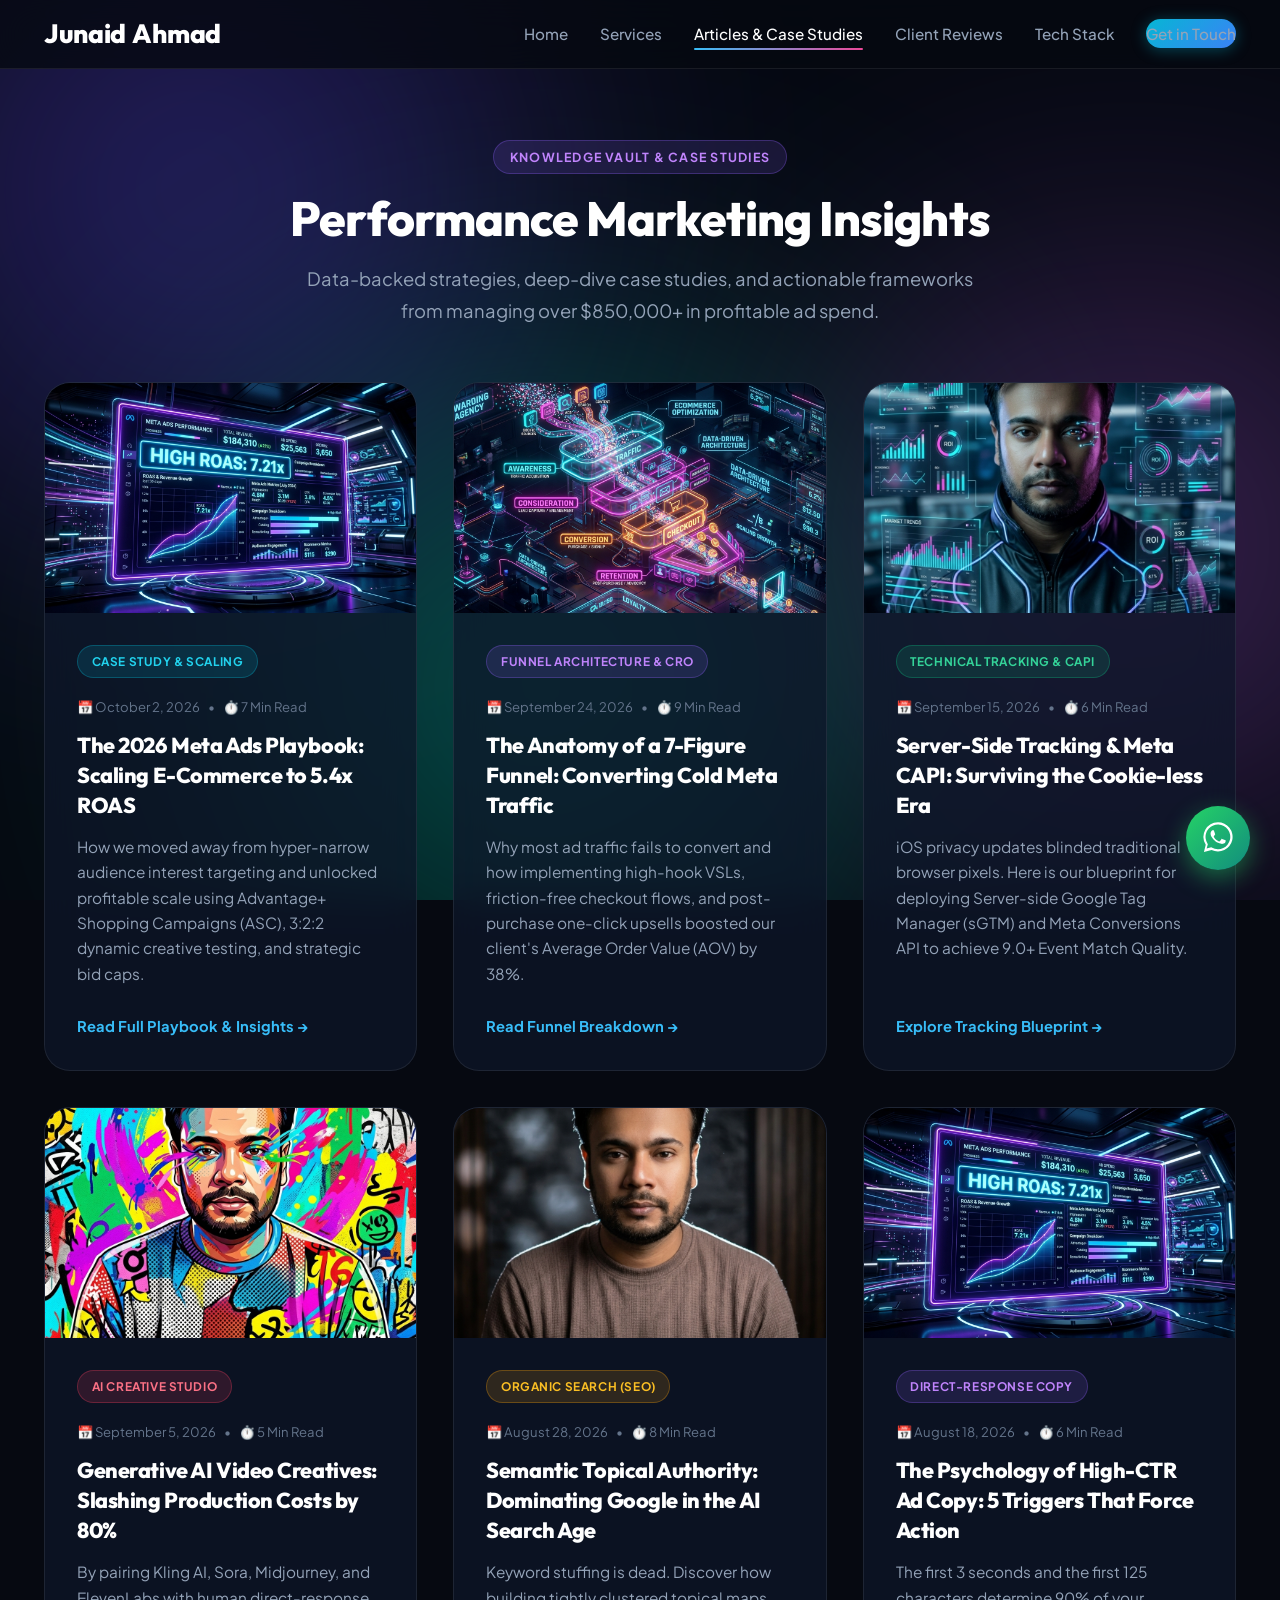
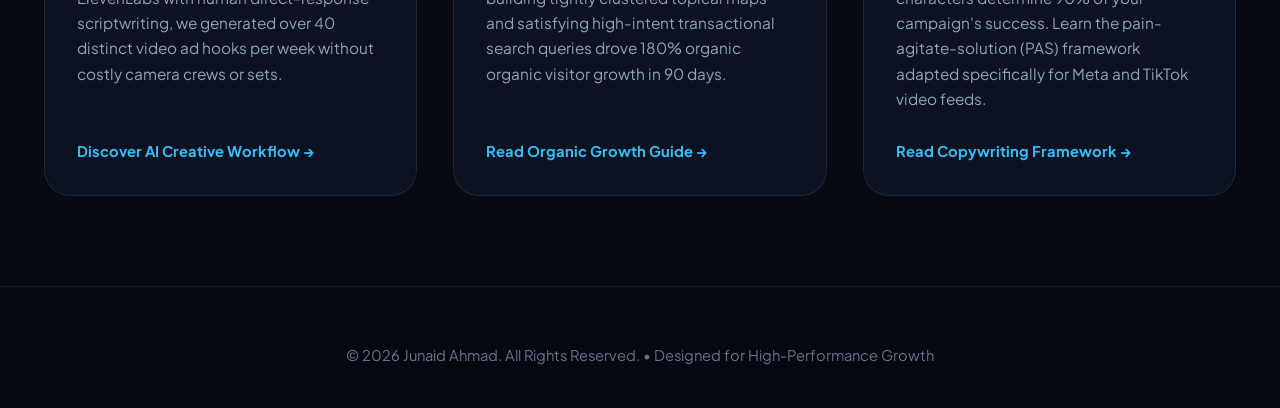
==== commit 4cbc2281: "Remove PRO badge from logo and clean up navbar brand" ====
--- a/articles.html
+++ b/articles.html
@@ -20,8 +20,7 @@
         <div class="container nav-container">
             <div class="logo">
                 <a href="index.html">
-                    Junaid <span>Ahmed</span>
-                    <span class="logo-badge">PRO</span>
+                    Junaid <span>Ahmad</span>
                 </a>
             </div>
             <ul class="nav-links">
